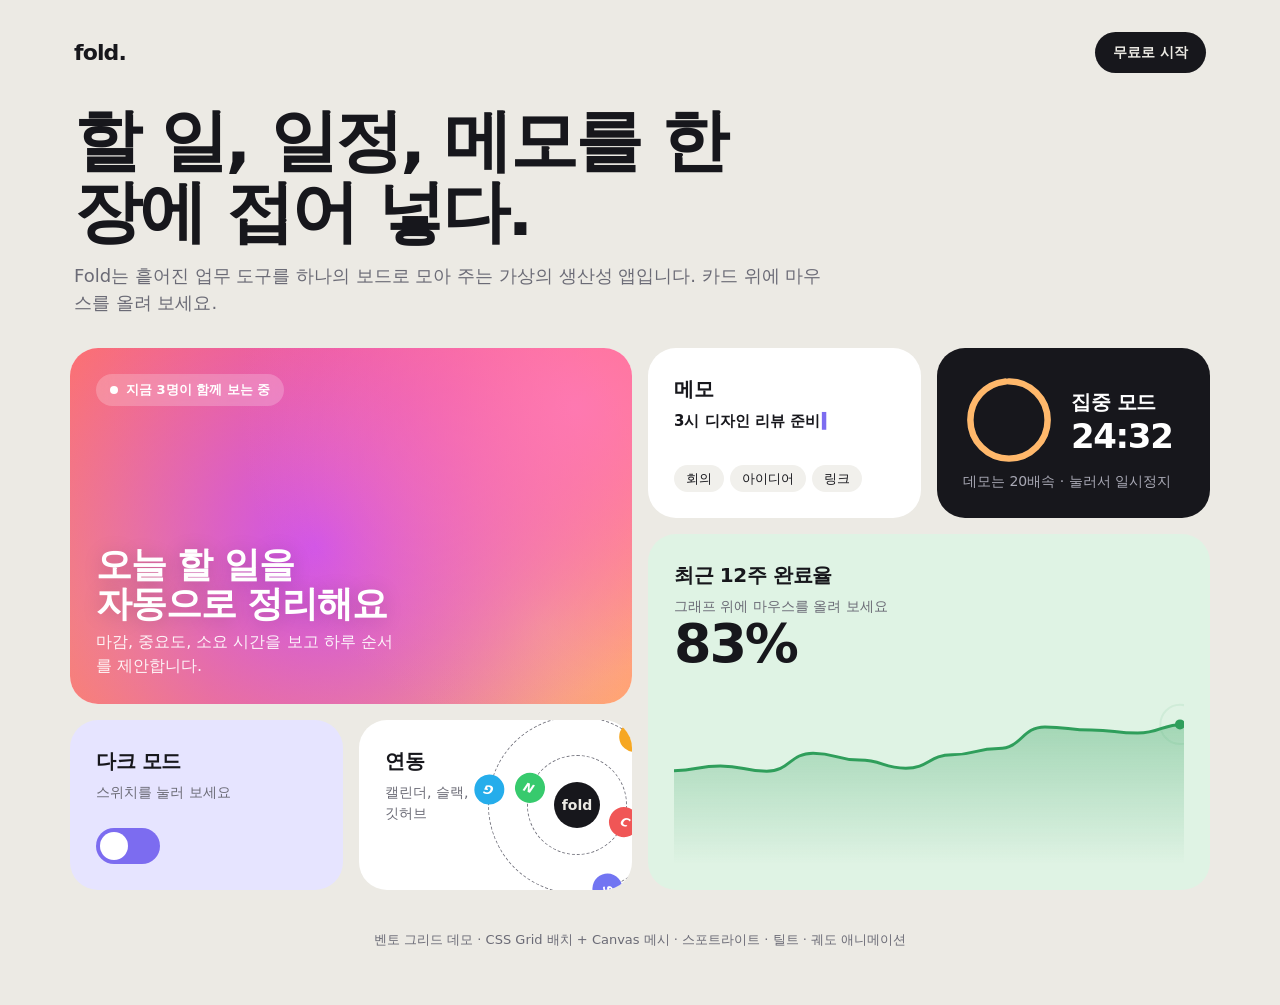
==== demos/bento/index.html @ c8be1d52 "웹 디자인 가이드 초기 버전: 벤토·글래스·네오브루탈리즘 데모 3종 Co-Authored-By: Claude Sonnet 5.5 <noreply@anthropic.com>" ====
<!doctype html>
<html lang="ko">
<head>
<meta charset="utf-8">
<meta name="viewport" content="width=device-width, initial-scale=1">
<title>Fold · 벤토 그리드 데모</title>
<style>
  :root { --bg:#eceae4; --card:#fff; --fg:#17171c; --muted:#6b6b76; --chip:#f1f0ec; --tint-g:#dff3e4; --tint-v:#e6e4ff; --dark-tile:#17171c; --spot:rgba(255,255,255,.7); --r:28px; --gap:16px; }
  body.dark { --bg:#0e0e12; --card:#1b1b22; --fg:#f4f3ee; --muted:#9a9aa6; --chip:#2a2a33; --tint-g:#14301f; --tint-v:#241f4a; --dark-tile:#000; --spot:rgba(255,255,255,.12); }
  * { box-sizing:border-box; }
  body { margin:0; background:var(--bg); color:var(--fg); font:16px/1.5 system-ui,-apple-system,"Apple SD Gothic Neo","Noto Sans KR",sans-serif; transition:background .5s, color .5s; }
  .page { max-width:1180px; margin:0 auto; padding:24px 20px 56px; }
  nav { display:flex; align-items:center; justify-content:space-between; padding:8px 4px 32px; }
  .logo { font-weight:800; font-size:22px; letter-spacing:-.04em; }
  nav a.btn { background:var(--fg); color:var(--bg); text-decoration:none; padding:10px 18px; border-radius:99px; font-size:14px; font-weight:600; }
  .hero { max-width:760px; padding:0 4px 32px; }
  .hero h1 { margin:0 0 14px; font-size:clamp(36px,6vw,68px); line-height:1.05; letter-spacing:-.04em; }
  .hero h1 .w { display:inline-block; animation:wordIn .8s cubic-bezier(.2,.9,.2,1) backwards; animation-delay:calc(var(--i)*70ms); }
  @keyframes wordIn { from { opacity:0; transform:translateY(.6em) rotate(3deg); filter:blur(8px); } }
  .hero p { margin:0; color:var(--muted); font-size:18px; animation:wordIn .9s .6s backwards; }

  .bento { display:grid; gap:var(--gap); grid-template-columns:repeat(4,1fr); grid-auto-rows:minmax(170px,auto);
    grid-template-areas:"a a b c" "a a d d" "e f d d"; }
  .tile { background:var(--card); border-radius:var(--r); padding:26px; position:relative; overflow:hidden; isolation:isolate; display:flex; flex-direction:column; justify-content:space-between;
    transition:transform .25s ease, background .5s; will-change:transform; animation:rise .8s cubic-bezier(.2,.9,.2,1) backwards; animation-delay:calc(.3s + var(--i)*90ms); }
  @keyframes rise { from { opacity:0; transform:translateY(40px) scale(.94); } }
  /* 마우스를 따라다니는 스포트라이트 */
  .tile::before { content:""; position:absolute; inset:0; z-index:1; pointer-events:none; opacity:0; transition:opacity .3s;
    background:radial-gradient(320px circle at var(--mx,50%) var(--my,50%), var(--spot), transparent 65%); }
  .tile:hover::before { opacity:1; }
  .tile > :not(canvas) { position:relative; z-index:2; }
  canvas.bg { position:absolute; inset:0; width:100%; height:100%; z-index:0; }
  .tile h3 { margin:0 0 6px; font-size:20px; letter-spacing:-.02em; }
  .tile p { margin:0; color:var(--muted); font-size:14px; }
  .a { grid-area:a; color:#fff; } .a h3 { font-size:36px; line-height:1.08; letter-spacing:-.03em; text-shadow:0 2px 20px rgba(0,0,0,.18); }
  .a p { color:rgba(255,255,255,.92); font-size:16px; max-width:30ch; }
  .a .live { display:inline-flex; align-items:center; gap:8px; align-self:flex-start; background:rgba(255,255,255,.22); backdrop-filter:blur(8px); padding:6px 14px; border-radius:99px; font-size:13px; font-weight:600; }
  .live i { width:8px; height:8px; border-radius:50%; background:#fff; animation:pulse 1.4s infinite; }
  @keyframes pulse { 50% { transform:scale(1.9); opacity:.2; } }
  .b { grid-area:b; } .c { grid-area:c; background:var(--dark-tile); color:#fff; } .c p { color:#a9a9b5; }
  .d { grid-area:d; background:var(--tint-g); } .e { grid-area:e; background:var(--tint-v); } .f { grid-area:f; }
  .big { font-size:54px; font-weight:800; letter-spacing:-.04em; line-height:1; font-variant-numeric:tabular-nums; }
  .typing { min-height:44px; font-size:15px; font-weight:600; }
  .typing::after { content:"▍"; margin-left:2px; animation:blink 1s steps(1) infinite; color:#7c6cf0; }
  @keyframes blink { 50% { opacity:0; } }
  .chips { display:flex; flex-wrap:wrap; gap:6px; }
  .chips span { background:var(--chip); border-radius:99px; padding:4px 12px; font-size:13px; animation:bob 3.4s ease-in-out infinite; animation-delay:calc(var(--i)*-.8s); }
  @keyframes bob { 50% { transform:translateY(-4px); } }
  /* 타이머 링 */
  .timer { display:flex; align-items:center; gap:16px; cursor:pointer; background:none; border:0; padding:0; color:inherit; font:inherit; text-align:left; }
  .ring { width:92px; height:92px; flex:none; transform:rotate(-90deg); }
  .ring circle { fill:none; stroke-width:7; } .ring .tr { stroke:rgba(255,255,255,.14); } .ring .pr { stroke:#ffb86b; stroke-linecap:round; }
  .timer .big { font-size:34px; }
  /* 차트 */
  .chartwrap { position:relative; flex:1; min-height:150px; margin-top:8px; }
  .chartwrap canvas { position:absolute; inset:0; width:100%; height:100%; }
  /* 다크 모드 스위치 */
  .sw { width:64px; height:36px; border-radius:99px; border:0; background:#7c6cf0; position:relative; cursor:pointer; transition:background .3s; }
  .sw::after { content:""; position:absolute; top:4px; left:4px; width:28px; height:28px; border-radius:50%; background:#fff; transition:transform .45s cubic-bezier(.3,1.6,.5,1); }
  body.dark .sw::after { transform:translateX(28px); } body.dark .sw { background:#3d3a66; }
  /* 연동 궤도 */
  .orbit { position:absolute !important; right:-50px; top:50%; width:210px; height:210px; margin-top:-105px; z-index:1 !important; }
  .orbit .core { position:absolute; inset:0; margin:auto; width:46px; height:46px; border-radius:50%; background:var(--fg); color:var(--bg); display:grid; place-items:center; font-weight:800; font-size:14px; }
  .orbit .rg { position:absolute; inset:0; margin:auto; width:var(--d); height:var(--d); border:1px dashed var(--muted); border-radius:50%; opacity:.9; animation:spin var(--s) linear infinite; }
  .orbit .rg i { position:absolute; top:50%; left:50%; width:30px; height:30px; margin:-15px; transform:rotate(var(--a)) translateX(calc(var(--d)/2)); }
  .orbit .rg b { display:grid; place-items:center; width:30px; height:30px; border-radius:50%; background:var(--c); color:#fff; font-size:12px; animation:unspin var(--s) linear infinite; }
  @keyframes spin { to { transform:rotate(360deg); } }
  @keyframes unspin { from { transform:rotate(calc(var(--a)*-1)); } to { transform:rotate(calc(var(--a)*-1 - 360deg)); } }
  footer { margin-top:40px; text-align:center; color:var(--muted); font-size:13px; }

  @media (max-width:860px) { .bento { grid-template-columns:repeat(2,1fr); grid-template-areas:"a a" "b c" "d d" "e f"; } }
  @media (max-width:480px) { .bento { grid-template-columns:1fr; grid-template-areas:"a" "b" "c" "d" "e" "f"; } .f .orbit { right:-70px; } }
  @media (prefers-reduced-motion:reduce) { *, *::before { animation:none !important; transition:none !important; } }
</style>
</head>
<body>
<div class="page">
  <nav><span class="logo">fold.</span><a class="btn" href="#">무료로 시작</a></nav>
  <header class="hero">
    <h1 id="h1">할 일, 일정, 메모를 한 장에 접어 넣다.</h1>
    <p>Fold는 흩어진 업무 도구를 하나의 보드로 모아 주는 가상의 생산성 앱입니다. 카드 위에 마우스를 올려 보세요.</p>
  </header>

  <section class="bento" aria-label="주요 기능">
    <article class="tile a" style="--i:0"><canvas class="bg" id="mesh"></canvas>
      <span class="live"><i></i>지금 3명이 함께 보는 중</span>
      <div><h3>오늘 할 일을<br>자동으로 정리해요</h3><p>마감, 중요도, 소요 시간을 보고 하루 순서를 제안합니다.</p></div></article>
    <article class="tile b" style="--i:1"><div><h3>메모</h3><div class="typing" id="typing"></div></div>
      <div class="chips"><span style="--i:0">회의</span><span style="--i:1">아이디어</span><span style="--i:2">링크</span></div></article>
    <article class="tile c" style="--i:2"><button class="timer" id="timer" aria-label="집중 타이머 시작 또는 일시정지">
      <svg class="ring" viewBox="0 0 100 100" aria-hidden="true"><circle class="tr" cx="50" cy="50" r="42"/><circle class="pr" id="pr" cx="50" cy="50" r="42"/></svg>
      <div><h3 style="margin-bottom:2px">집중 모드</h3><div class="big" id="clock">25:00</div></div></button>
      <p id="tp">데모는 20배속 · 눌러서 일시정지</p></article>
    <article class="tile d" style="--i:3"><div><h3>최근 12주 완료율</h3><p>그래프 위에 마우스를 올려 보세요</p></div>
      <div class="big" id="pct">0%</div><div class="chartwrap"><canvas id="chart"></canvas></div></article>
    <article class="tile e" style="--i:4"><div><h3>다크 모드</h3><p>스위치를 눌러 보세요</p></div>
      <button class="sw" id="sw" role="switch" aria-checked="false" aria-label="다크 모드"></button></article>
    <article class="tile f" style="--i:5"><div><h3>연동</h3><p>캘린더, 슬랙,<br>깃허브</p></div>
      <div class="orbit" aria-hidden="true"><div class="core">fold</div>
        <div class="rg" style="--d:100px;--s:12s"><i style="--a:20deg"><b style="--c:#ef4444;--a:20deg">C</b></i><i style="--a:200deg"><b style="--c:#22c55e;--a:200deg">N</b></i></div>
        <div class="rg" style="--d:178px;--s:20s;animation-direction:reverse"><i style="--a:70deg"><b style="--c:#6366f1;--a:70deg">S</b></i><i style="--a:190deg"><b style="--c:#0ea5e9;--a:190deg">G</b></i><i style="--a:310deg"><b style="--c:#f59e0b;--a:310deg">J</b></i></div></div></article>
  </section>
  <footer>벤토 그리드 데모 · CSS Grid 배치 + Canvas 메시 · 스포트라이트 · 틸트 · 궤도 애니메이션</footer>
</div>

<script>
const $ = id => document.getElementById(id);
const reduce = matchMedia('(prefers-reduced-motion: reduce)').matches;
const dpr = Math.min(devicePixelRatio || 1, 2);
const fit = c => { const r = c.getBoundingClientRect(); c.width = Math.max(1, r.width * dpr); c.height = Math.max(1, r.height * dpr); return [r.width, r.height]; };
const loop = fn => { if (reduce) { fn(0); return; } const tick = t => { fn(t); requestAnimationFrame(tick); }; requestAnimationFrame(tick); };

// 헤드라인을 단어 단위로 쪼개 순서대로 등장시킨다
const h1 = $('h1'); h1.innerHTML = h1.textContent.split(' ').map((w, i) => `<span class="w" style="--i:${i}">${w}</span>`).join(' ');

// 타일 공통: 스포트라이트 좌표 + 틸트
document.querySelectorAll('.tile').forEach(t => {
  t.addEventListener('pointermove', e => {
    const r = t.getBoundingClientRect(), x = (e.clientX - r.left) / r.width, y = (e.clientY - r.top) / r.height;
    t.style.setProperty('--mx', x * 100 + '%'); t.style.setProperty('--my', y * 100 + '%');
    if (!reduce) t.style.transform = `perspective(900px) rotateX(${(.5 - y) * 6}deg) rotateY(${(x - .5) * 8}deg) translateY(-3px)`;
  });
  t.addEventListener('pointerleave', () => { t.style.transform = ''; });
});

// A: 흐르는 그라데이션 메시 캔버스 (마우스 쪽으로 살짝 끌려온다)
const ca = $('mesh'), xa = ca.getContext('2d'); let aW, aH; const m = { x: .5, y: .5, tx: .5, ty: .5 };
const sizeA = () => [aW, aH] = fit(ca); sizeA(); addEventListener('resize', sizeA);
ca.parentElement.addEventListener('pointermove', e => { const r = ca.getBoundingClientRect(); m.tx = (e.clientX - r.left) / r.width; m.ty = (e.clientY - r.top) / r.height; });
const cols = ['#ffd36e', '#ff5c7a', '#ff9a62', '#c64bff', '#ff7ab8'];
loop(t => {
  t /= 1000; m.x += (m.tx - m.x) * .06; m.y += (m.ty - m.y) * .06;
  xa.setTransform(dpr, 0, 0, dpr, 0, 0); xa.fillStyle = '#ff6b6b'; xa.fillRect(0, 0, aW, aH);
  cols.forEach((c, i) => {
    const x = (.5 + .4 * Math.sin(t * .7 + i * 1.7) + (m.x - .5) * .35) * aW, y = (.5 + .4 * Math.cos(t * .55 + i * 2.3) + (m.y - .5) * .35) * aH, r = Math.max(aW, aH) * .6;
    const g = xa.createRadialGradient(x, y, 0, x, y, r); g.addColorStop(0, c + 'dd'); g.addColorStop(1, c + '00'); xa.fillStyle = g; xa.fillRect(0, 0, aW, aH);
  });
});

// B: 타자 치는 메모
const lines = ['3시 디자인 리뷰 준비', '벤토 레이아웃 시안 공유', '금요일까지 견적서 보내기', '새 랜딩 문구 A/B 테스트'];
let li = 0, ci = 0, del = false;
(function type() {
  const s = lines[li]; $('typing').textContent = reduce ? s : s.slice(0, ci);
  if (reduce) return;
  if (!del && ci === s.length) { del = true; return setTimeout(type, 1400); }
  if (del && ci === 0) { del = false; li = (li + 1) % lines.length; }
  ci += del ? -1 : 1; setTimeout(type, del ? 28 : 70);
})();

// C: 집중 타이머 (25분을 75초로 가속)
const C = 2 * Math.PI * 42, pr = $('pr'); pr.style.strokeDasharray = C;
let elapsed = 0, running = true, last = 0; const TOTAL = 25 * 60, SPEED = 20;
$('timer').onclick = () => { running = !running; $('tp').textContent = running ? '데모는 20배속 · 눌러서 일시정지' : '일시정지됨 · 눌러서 다시 시작'; };
loop(t => {
  const dt = last ? (t - last) / 1000 : 0; last = t;
  if (running && !reduce) elapsed += dt * SPEED; if (elapsed >= TOTAL) elapsed = 0;
  const left = Math.ceil(TOTAL - elapsed), mm = String(Math.floor(left / 60)).padStart(2, '0'), ss = String(left % 60).padStart(2, '0');
  $('clock').textContent = `${mm}:${ss}`; pr.style.strokeDashoffset = C * (elapsed / TOTAL);
});

// D: 주간 완료율 차트 (등장 애니메이션 + 주기적 데이터 변화 + 호버 툴팁)
const cd = $('chart'), xd = cd.getContext('2d'); let dW, dH, hover = -1;
const sizeD = () => [dW, dH] = fit(cd); sizeD(); addEventListener('resize', sizeD);
const gen = () => Array.from({ length: 12 }, (_, i) => 38 + i * 3.4 + Math.random() * 18);
let data = gen().map(() => 0), target = gen(), t0 = null, tl = 0;
cd.addEventListener('pointermove', e => { const r = cd.getBoundingClientRect(); hover = Math.round((e.clientX - r.left) / r.width * 11); });
cd.addEventListener('pointerleave', () => hover = -1);
loop(t => {
  if (t0 === null) t0 = t; if (!reduce && t - tl > 5000) { target = gen(); tl = t; }
  data = data.map((v, i) => reduce ? target[i] : v + (target[i] - v) * .05);
  const ease = reduce ? 1 : 1 - Math.pow(1 - Math.min(1, (t - t0) / 1400), 3);
  xd.setTransform(dpr, 0, 0, dpr, 0, 0); xd.clearRect(0, 0, dW, dH);
  const pts = data.map((v, i) => [i * dW / 11, dH - 10 - (v / 100) * (dH - 28) * ease]);
  const path = () => { xd.beginPath(); xd.moveTo(...pts[0]); for (let i = 1; i < pts.length; i++) { const [px, py] = pts[i - 1], [x, y] = pts[i], mx = (px + x) / 2; xd.bezierCurveTo(mx, py, mx, y, x, y); } };
  path(); xd.lineTo(dW, dH); xd.lineTo(0, dH); xd.closePath();
  const g = xd.createLinearGradient(0, 0, 0, dH); g.addColorStop(0, 'rgba(47,158,91,.45)'); g.addColorStop(1, 'rgba(47,158,91,0)'); xd.fillStyle = g; xd.fill();
  path(); xd.strokeStyle = '#2f9e5b'; xd.lineWidth = 3; xd.lineCap = 'round'; xd.stroke();
  const L = pts[11]; xd.fillStyle = '#2f9e5b'; xd.beginPath(); xd.arc(L[0] - 4, L[1], 5, 0, 7); xd.fill();
  if (!reduce) { const p = (t / 1000 % 1.6) / 1.6; xd.strokeStyle = `rgba(47,158,91,${1 - p})`; xd.lineWidth = 2; xd.beginPath(); xd.arc(L[0] - 4, L[1], 5 + p * 16, 0, 7); xd.stroke(); }
  if (hover >= 0 && hover < 12) {
    const [hx, hy] = pts[hover]; xd.strokeStyle = 'rgba(47,158,91,.5)'; xd.lineWidth = 1; xd.beginPath(); xd.moveTo(hx, 0); xd.lineTo(hx, dH); xd.stroke();
    xd.fillStyle = '#fff'; xd.strokeStyle = '#2f9e5b'; xd.lineWidth = 3; xd.beginPath(); xd.arc(hx, hy, 6, 0, 7); xd.fill(); xd.stroke();
    const txt = `${12 - hover}주 전 · ${Math.round(data[hover])}%`; xd.font = '600 12px system-ui'; const w = xd.measureText(txt).width + 20, bx = Math.min(Math.max(hx - w / 2, 0), dW - w), by = Math.max(hy - 38, 0);
    xd.fillStyle = '#17171c'; xd.beginPath(); xd.roundRect(bx, by, w, 26, 8); xd.fill(); xd.fillStyle = '#fff'; xd.fillText(txt, bx + 10, by + 17);
  }
  $('pct').textContent = Math.round(data[11] * ease) + '%';
});

// E: 다크 모드 스위치
$('sw').onclick = e => { const d = document.body.classList.toggle('dark'); e.currentTarget.setAttribute('aria-checked', d); };
</script>
</body>
</html>
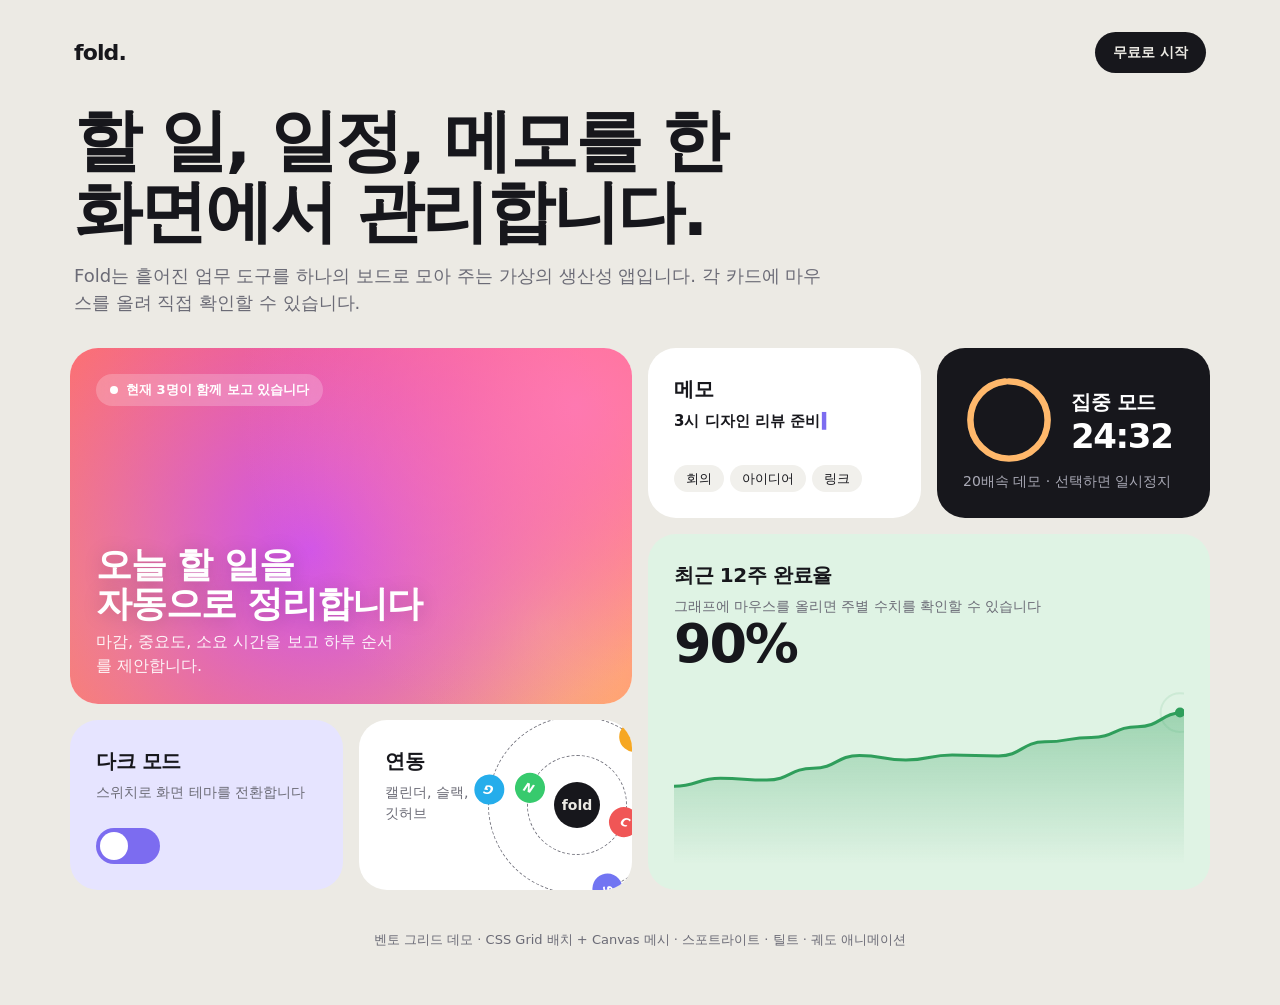
==== commit 4088abd5: "사이트 문구를 '~합니다' 체로 통일 구어체 소제목과 어색한 표현을 정리했다.  Co-Authored-By: Claude Sonnet 5.5 <noreply@anthropic.co" ====
--- a/demos/bento/index.html
+++ b/demos/bento/index.html
@@ -77,23 +77,23 @@
 <div class="page">
   <nav><span class="logo">fold.</span><a class="btn" href="#">무료로 시작</a></nav>
   <header class="hero">
-    <h1 id="h1">할 일, 일정, 메모를 한 장에 접어 넣다.</h1>
-    <p>Fold는 흩어진 업무 도구를 하나의 보드로 모아 주는 가상의 생산성 앱입니다. 카드 위에 마우스를 올려 보세요.</p>
+    <h1 id="h1">할 일, 일정, 메모를 한 화면에서 관리합니다.</h1>
+    <p>Fold는 흩어진 업무 도구를 하나의 보드로 모아 주는 가상의 생산성 앱입니다. 각 카드에 마우스를 올려 직접 확인할 수 있습니다.</p>
   </header>
 
   <section class="bento" aria-label="주요 기능">
     <article class="tile a" style="--i:0"><canvas class="bg" id="mesh"></canvas>
-      <span class="live"><i></i>지금 3명이 함께 보는 중</span>
-      <div><h3>오늘 할 일을<br>자동으로 정리해요</h3><p>마감, 중요도, 소요 시간을 보고 하루 순서를 제안합니다.</p></div></article>
+      <span class="live"><i></i>현재 3명이 함께 보고 있습니다</span>
+      <div><h3>오늘 할 일을<br>자동으로 정리합니다</h3><p>마감, 중요도, 소요 시간을 보고 하루 순서를 제안합니다.</p></div></article>
     <article class="tile b" style="--i:1"><div><h3>메모</h3><div class="typing" id="typing"></div></div>
       <div class="chips"><span style="--i:0">회의</span><span style="--i:1">아이디어</span><span style="--i:2">링크</span></div></article>
     <article class="tile c" style="--i:2"><button class="timer" id="timer" aria-label="집중 타이머 시작 또는 일시정지">
       <svg class="ring" viewBox="0 0 100 100" aria-hidden="true"><circle class="tr" cx="50" cy="50" r="42"/><circle class="pr" id="pr" cx="50" cy="50" r="42"/></svg>
       <div><h3 style="margin-bottom:2px">집중 모드</h3><div class="big" id="clock">25:00</div></div></button>
-      <p id="tp">데모는 20배속 · 눌러서 일시정지</p></article>
-    <article class="tile d" style="--i:3"><div><h3>최근 12주 완료율</h3><p>그래프 위에 마우스를 올려 보세요</p></div>
+      <p id="tp">20배속 데모 · 선택하면 일시정지</p></article>
+    <article class="tile d" style="--i:3"><div><h3>최근 12주 완료율</h3><p>그래프에 마우스를 올리면 주별 수치를 확인할 수 있습니다</p></div>
       <div class="big" id="pct">0%</div><div class="chartwrap"><canvas id="chart"></canvas></div></article>
-    <article class="tile e" style="--i:4"><div><h3>다크 모드</h3><p>스위치를 눌러 보세요</p></div>
+    <article class="tile e" style="--i:4"><div><h3>다크 모드</h3><p>스위치로 화면 테마를 전환합니다</p></div>
       <button class="sw" id="sw" role="switch" aria-checked="false" aria-label="다크 모드"></button></article>
     <article class="tile f" style="--i:5"><div><h3>연동</h3><p>캘린더, 슬랙,<br>깃허브</p></div>
       <div class="orbit" aria-hidden="true"><div class="core">fold</div>
@@ -151,7 +151,7 @@
 // C: 집중 타이머 (25분을 75초로 가속)
 const C = 2 * Math.PI * 42, pr = $('pr'); pr.style.strokeDasharray = C;
 let elapsed = 0, running = true, last = 0; const TOTAL = 25 * 60, SPEED = 20;
-$('timer').onclick = () => { running = !running; $('tp').textContent = running ? '데모는 20배속 · 눌러서 일시정지' : '일시정지됨 · 눌러서 다시 시작'; };
+$('timer').onclick = () => { running = !running; $('tp').textContent = running ? '20배속 데모 · 선택하면 일시정지' : '일시정지됨 · 선택하면 다시 시작'; };
 loop(t => {
   const dt = last ? (t - last) / 1000 : 0; last = t;
   if (running && !reduce) elapsed += dt * SPEED; if (elapsed >= TOTAL) elapsed = 0;
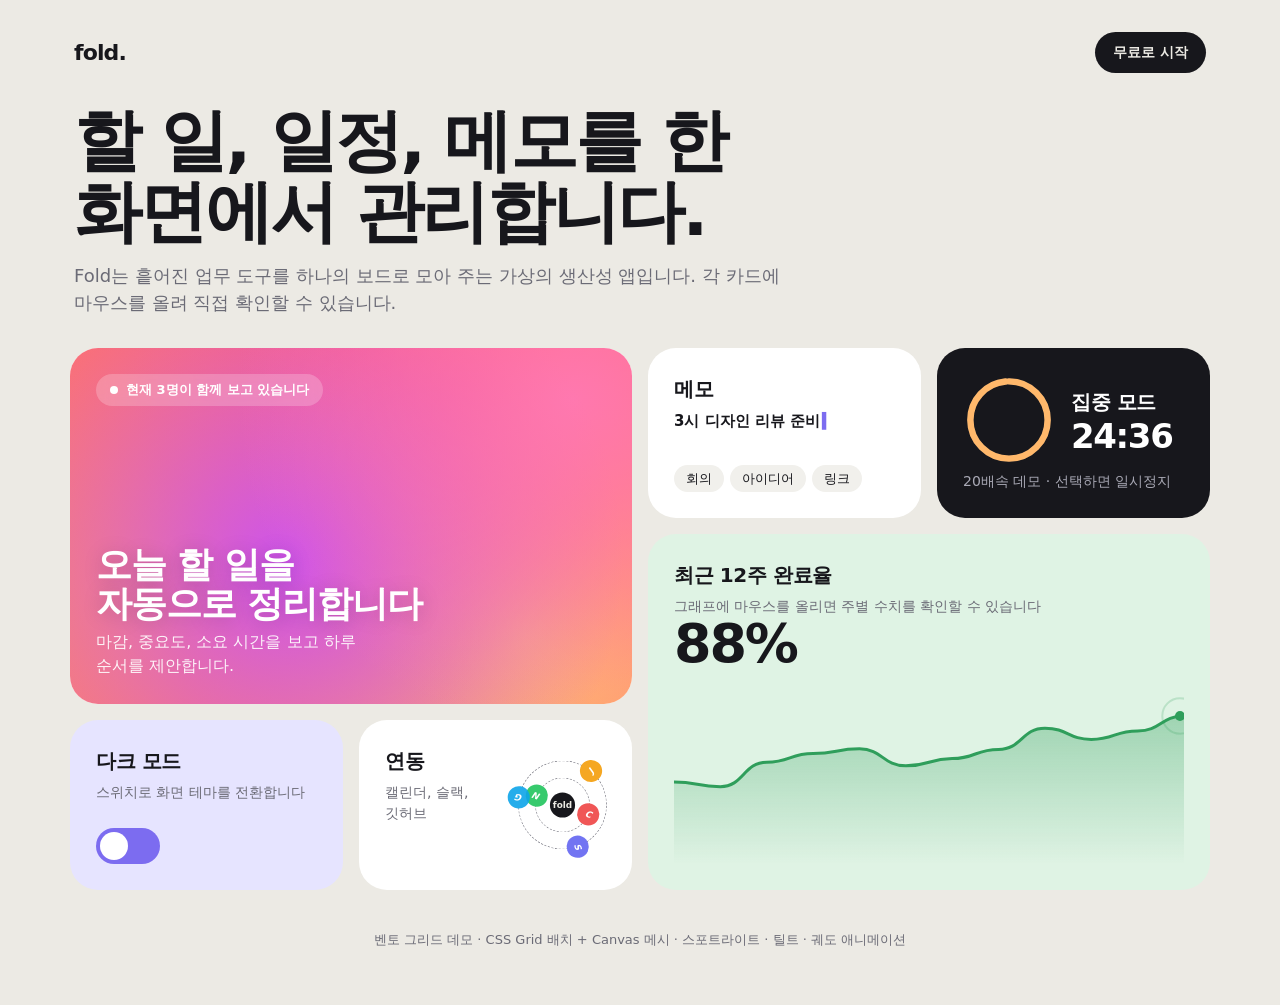
==== commit 4833e70e: "한글 단어 중간 줄바꿈과 벤토 궤도 아이콘 잘림 수정 body에 word-break: keep-all 을 적용해 '디자인' 같은 단어가 줄 중간에서 끊기지 않게 하고, 벤토 연동 " ====
--- a/demos/bento/index.html
+++ b/demos/bento/index.html
@@ -8,6 +8,7 @@
   :root { --bg:#eceae4; --card:#fff; --fg:#17171c; --muted:#6b6b76; --chip:#f1f0ec; --tint-g:#dff3e4; --tint-v:#e6e4ff; --dark-tile:#17171c; --spot:rgba(255,255,255,.7); --r:28px; --gap:16px; }
   body.dark { --bg:#0e0e12; --card:#1b1b22; --fg:#f4f3ee; --muted:#9a9aa6; --chip:#2a2a33; --tint-g:#14301f; --tint-v:#241f4a; --dark-tile:#000; --spot:rgba(255,255,255,.12); }
   * { box-sizing:border-box; }
+  body { word-break: keep-all; overflow-wrap: break-word; }
   body { margin:0; background:var(--bg); color:var(--fg); font:16px/1.5 system-ui,-apple-system,"Apple SD Gothic Neo","Noto Sans KR",sans-serif; transition:background .5s, color .5s; }
   .page { max-width:1180px; margin:0 auto; padding:24px 20px 56px; }
   nav { display:flex; align-items:center; justify-content:space-between; padding:8px 4px 32px; }
@@ -59,8 +60,11 @@
   .sw::after { content:""; position:absolute; top:4px; left:4px; width:28px; height:28px; border-radius:50%; background:#fff; transition:transform .45s cubic-bezier(.3,1.6,.5,1); }
   body.dark .sw::after { transform:translateX(28px); } body.dark .sw { background:#3d3a66; }
   /* 연동 궤도 */
-  .orbit { position:absolute !important; right:-50px; top:50%; width:210px; height:210px; margin-top:-105px; z-index:1 !important; }
-  .orbit .core { position:absolute; inset:0; margin:auto; width:46px; height:46px; border-radius:50%; background:var(--fg); color:var(--bg); display:grid; place-items:center; font-weight:800; font-size:14px; }
+  .orbit { position:absolute !important; right:14px; top:50%; width:150px; height:150px; margin-top:-75px; z-index:1 !important; }
+  .tile.f { container-type:inline-size; }
+  /* 카드가 좁으면 궤도를 줄여 왼쪽 글자와 겹치지 않게 한다 */
+  @container (max-width:260px) { .orbit { transform:scale(.74); transform-origin:right center; } }
+  .orbit .core { position:absolute; inset:0; margin:auto; width:34px; height:34px; border-radius:50%; background:var(--fg); color:var(--bg); display:grid; place-items:center; font-weight:800; font-size:12px; }
   .orbit .rg { position:absolute; inset:0; margin:auto; width:var(--d); height:var(--d); border:1px dashed var(--muted); border-radius:50%; opacity:.9; animation:spin var(--s) linear infinite; }
   .orbit .rg i { position:absolute; top:50%; left:50%; width:30px; height:30px; margin:-15px; transform:rotate(var(--a)) translateX(calc(var(--d)/2)); }
   .orbit .rg b { display:grid; place-items:center; width:30px; height:30px; border-radius:50%; background:var(--c); color:#fff; font-size:12px; animation:unspin var(--s) linear infinite; }
@@ -69,7 +73,7 @@
   footer { margin-top:40px; text-align:center; color:var(--muted); font-size:13px; }
 
   @media (max-width:860px) { .bento { grid-template-columns:repeat(2,1fr); grid-template-areas:"a a" "b c" "d d" "e f"; } }
-  @media (max-width:480px) { .bento { grid-template-columns:1fr; grid-template-areas:"a" "b" "c" "d" "e" "f"; } .f .orbit { right:-70px; } }
+  @media (max-width:480px) { .bento { grid-template-columns:1fr; grid-template-areas:"a" "b" "c" "d" "e" "f"; } }
   @media (prefers-reduced-motion:reduce) { *, *::before { animation:none !important; transition:none !important; } }
 </style>
 </head>
@@ -97,8 +101,8 @@
       <button class="sw" id="sw" role="switch" aria-checked="false" aria-label="다크 모드"></button></article>
     <article class="tile f" style="--i:5"><div><h3>연동</h3><p>캘린더, 슬랙,<br>깃허브</p></div>
       <div class="orbit" aria-hidden="true"><div class="core">fold</div>
-        <div class="rg" style="--d:100px;--s:12s"><i style="--a:20deg"><b style="--c:#ef4444;--a:20deg">C</b></i><i style="--a:200deg"><b style="--c:#22c55e;--a:200deg">N</b></i></div>
-        <div class="rg" style="--d:178px;--s:20s;animation-direction:reverse"><i style="--a:70deg"><b style="--c:#6366f1;--a:70deg">S</b></i><i style="--a:190deg"><b style="--c:#0ea5e9;--a:190deg">G</b></i><i style="--a:310deg"><b style="--c:#f59e0b;--a:310deg">J</b></i></div></div></article>
+        <div class="rg" style="--d:74px;--s:12s"><i style="--a:20deg"><b style="--c:#ef4444;--a:20deg">C</b></i><i style="--a:200deg"><b style="--c:#22c55e;--a:200deg">N</b></i></div>
+        <div class="rg" style="--d:120px;--s:20s;animation-direction:reverse"><i style="--a:70deg"><b style="--c:#6366f1;--a:70deg">S</b></i><i style="--a:190deg"><b style="--c:#0ea5e9;--a:190deg">G</b></i><i style="--a:310deg"><b style="--c:#f59e0b;--a:310deg">J</b></i></div></div></article>
   </section>
   <footer>벤토 그리드 데모 · CSS Grid 배치 + Canvas 메시 · 스포트라이트 · 틸트 · 궤도 애니메이션</footer>
 </div>
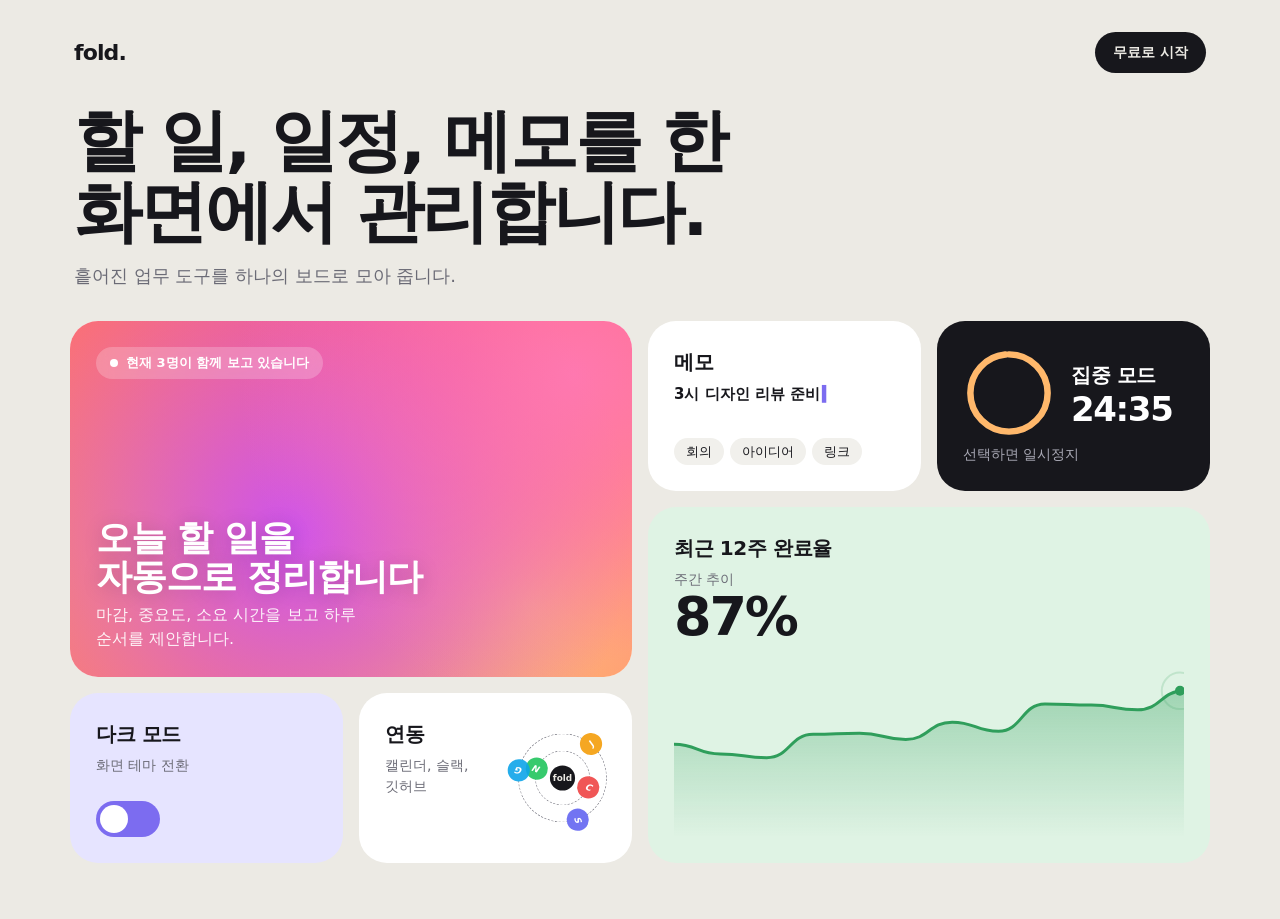
==== commit 4c796389: "미리보기 경량화와 설명 문구 정리 - 미리보기(?thumb)는 30fps, 해상도 배율 1로 렌더링한다. - ?thumb=still 은 첫 장면에서 멈추고, 마우스를 올린 하나만 " ====
--- a/demos/bento/index.html
+++ b/demos/bento/index.html
@@ -9,6 +9,7 @@
   body.dark { --bg:#0e0e12; --card:#1b1b22; --fg:#f4f3ee; --muted:#9a9aa6; --chip:#2a2a33; --tint-g:#14301f; --tint-v:#241f4a; --dark-tile:#000; --spot:rgba(255,255,255,.12); }
   * { box-sizing:border-box; }
   body { word-break: keep-all; overflow-wrap: break-word; }
+  html.paused *, html.paused *::before, html.paused *::after { animation-play-state:paused !important; }
   body { margin:0; background:var(--bg); color:var(--fg); font:16px/1.5 system-ui,-apple-system,"Apple SD Gothic Neo","Noto Sans KR",sans-serif; transition:background .5s, color .5s; }
   .page { max-width:1180px; margin:0 auto; padding:24px 20px 56px; }
   nav { display:flex; align-items:center; justify-content:space-between; padding:8px 4px 32px; }
@@ -70,7 +71,6 @@
   .orbit .rg b { display:grid; place-items:center; width:30px; height:30px; border-radius:50%; background:var(--c); color:#fff; font-size:12px; animation:unspin var(--s) linear infinite; }
   @keyframes spin { to { transform:rotate(360deg); } }
   @keyframes unspin { from { transform:rotate(calc(var(--a)*-1)); } to { transform:rotate(calc(var(--a)*-1 - 360deg)); } }
-  footer { margin-top:40px; text-align:center; color:var(--muted); font-size:13px; }
 
   @media (max-width:860px) { .bento { grid-template-columns:repeat(2,1fr); grid-template-areas:"a a" "b c" "d d" "e f"; } }
   @media (max-width:480px) { .bento { grid-template-columns:1fr; grid-template-areas:"a" "b" "c" "d" "e" "f"; } }
@@ -82,7 +82,7 @@
   <nav><span class="logo">fold.</span><a class="btn" href="#">무료로 시작</a></nav>
   <header class="hero">
     <h1 id="h1">할 일, 일정, 메모를 한 화면에서 관리합니다.</h1>
-    <p>Fold는 흩어진 업무 도구를 하나의 보드로 모아 주는 가상의 생산성 앱입니다. 각 카드에 마우스를 올려 직접 확인할 수 있습니다.</p>
+    <p>흩어진 업무 도구를 하나의 보드로 모아 줍니다.</p>
   </header>
 
   <section class="bento" aria-label="주요 기능">
@@ -94,25 +94,38 @@
     <article class="tile c" style="--i:2"><button class="timer" id="timer" aria-label="집중 타이머 시작 또는 일시정지">
       <svg class="ring" viewBox="0 0 100 100" aria-hidden="true"><circle class="tr" cx="50" cy="50" r="42"/><circle class="pr" id="pr" cx="50" cy="50" r="42"/></svg>
       <div><h3 style="margin-bottom:2px">집중 모드</h3><div class="big" id="clock">25:00</div></div></button>
-      <p id="tp">20배속 데모 · 선택하면 일시정지</p></article>
-    <article class="tile d" style="--i:3"><div><h3>최근 12주 완료율</h3><p>그래프에 마우스를 올리면 주별 수치를 확인할 수 있습니다</p></div>
+      <p id="tp">선택하면 일시정지</p></article>
+    <article class="tile d" style="--i:3"><div><h3>최근 12주 완료율</h3><p>주간 추이</p></div>
       <div class="big" id="pct">0%</div><div class="chartwrap"><canvas id="chart"></canvas></div></article>
-    <article class="tile e" style="--i:4"><div><h3>다크 모드</h3><p>스위치로 화면 테마를 전환합니다</p></div>
+    <article class="tile e" style="--i:4"><div><h3>다크 모드</h3><p>화면 테마 전환</p></div>
       <button class="sw" id="sw" role="switch" aria-checked="false" aria-label="다크 모드"></button></article>
     <article class="tile f" style="--i:5"><div><h3>연동</h3><p>캘린더, 슬랙,<br>깃허브</p></div>
       <div class="orbit" aria-hidden="true"><div class="core">fold</div>
         <div class="rg" style="--d:74px;--s:12s"><i style="--a:20deg"><b style="--c:#ef4444;--a:20deg">C</b></i><i style="--a:200deg"><b style="--c:#22c55e;--a:200deg">N</b></i></div>
         <div class="rg" style="--d:120px;--s:20s;animation-direction:reverse"><i style="--a:70deg"><b style="--c:#6366f1;--a:70deg">S</b></i><i style="--a:190deg"><b style="--c:#0ea5e9;--a:190deg">G</b></i><i style="--a:310deg"><b style="--c:#f59e0b;--a:310deg">J</b></i></div></div></article>
   </section>
-  <footer>벤토 그리드 데모 · CSS Grid 배치 + Canvas 메시 · 스포트라이트 · 틸트 · 궤도 애니메이션</footer>
 </div>
 
 <script>
 const $ = id => document.getElementById(id);
 const reduce = matchMedia('(prefers-reduced-motion: reduce)').matches;
-const dpr = Math.min(devicePixelRatio || 1, 2);
+const Q = new URLSearchParams(location.search).get('thumb'), THUMB = Q !== null, STILL = Q === 'still';
+const dpr = THUMB ? 1 : Math.min(devicePixelRatio || 1, 2);
+let paused = false, held = false; const kicks = [];
+const loop = fn => {
+  if (reduce) { fn(0); return; }
+  let last = 0, on = false;
+  const tick = t => { if (paused) { on = false; return; } if (!THUMB || t - last >= 32) { last = t; fn(t); } requestAnimationFrame(tick); };
+  const kick = () => { if (!on) { on = true; requestAnimationFrame(tick); } };
+  kicks.push(kick); kick();
+};
+function setPaused(p) { paused = p; document.documentElement.classList.toggle('paused', p); if (!p) kicks.forEach(k => k()); }
+// 부모 페이지(가이드)가 보내는 재생/정지 신호
+addEventListener('message', e => { const d = e.data && e.data.demo; if (d === 'play') { held = true; setPaused(false); } else if (d === 'pause') { held = false; setPaused(true); } });
+// 등장 애니메이션이 끝난 뒤 첫 장면에서 멈춘다
+if (STILL) setTimeout(() => { if (!held) setPaused(true); }, 2500);
 const fit = c => { const r = c.getBoundingClientRect(); c.width = Math.max(1, r.width * dpr); c.height = Math.max(1, r.height * dpr); return [r.width, r.height]; };
-const loop = fn => { if (reduce) { fn(0); return; } const tick = t => { fn(t); requestAnimationFrame(tick); }; requestAnimationFrame(tick); };
+
 
 // 헤드라인을 단어 단위로 쪼개 순서대로 등장시킨다
 const h1 = $('h1'); h1.innerHTML = h1.textContent.split(' ').map((w, i) => `<span class="w" style="--i:${i}">${w}</span>`).join(' ');
@@ -145,6 +158,7 @@
 const lines = ['3시 디자인 리뷰 준비', '벤토 레이아웃 시안 공유', '금요일까지 견적서 보내기', '새 랜딩 문구 A/B 테스트'];
 let li = 0, ci = 0, del = false;
 (function type() {
+  if (paused) return setTimeout(type, 300);
   const s = lines[li]; $('typing').textContent = reduce ? s : s.slice(0, ci);
   if (reduce) return;
   if (!del && ci === s.length) { del = true; return setTimeout(type, 1400); }
@@ -155,9 +169,9 @@
 // C: 집중 타이머 (25분을 75초로 가속)
 const C = 2 * Math.PI * 42, pr = $('pr'); pr.style.strokeDasharray = C;
 let elapsed = 0, running = true, last = 0; const TOTAL = 25 * 60, SPEED = 20;
-$('timer').onclick = () => { running = !running; $('tp').textContent = running ? '20배속 데모 · 선택하면 일시정지' : '일시정지됨 · 선택하면 다시 시작'; };
+$('timer').onclick = () => { running = !running; $('tp').textContent = running ? '선택하면 일시정지' : '일시정지됨 · 선택하면 다시 시작'; };
 loop(t => {
-  const dt = last ? (t - last) / 1000 : 0; last = t;
+  const dt = last ? Math.min(.1, (t - last) / 1000) : 0; last = t;
   if (running && !reduce) elapsed += dt * SPEED; if (elapsed >= TOTAL) elapsed = 0;
   const left = Math.ceil(TOTAL - elapsed), mm = String(Math.floor(left / 60)).padStart(2, '0'), ss = String(left % 60).padStart(2, '0');
   $('clock').textContent = `${mm}:${ss}`; pr.style.strokeDashoffset = C * (elapsed / TOTAL);
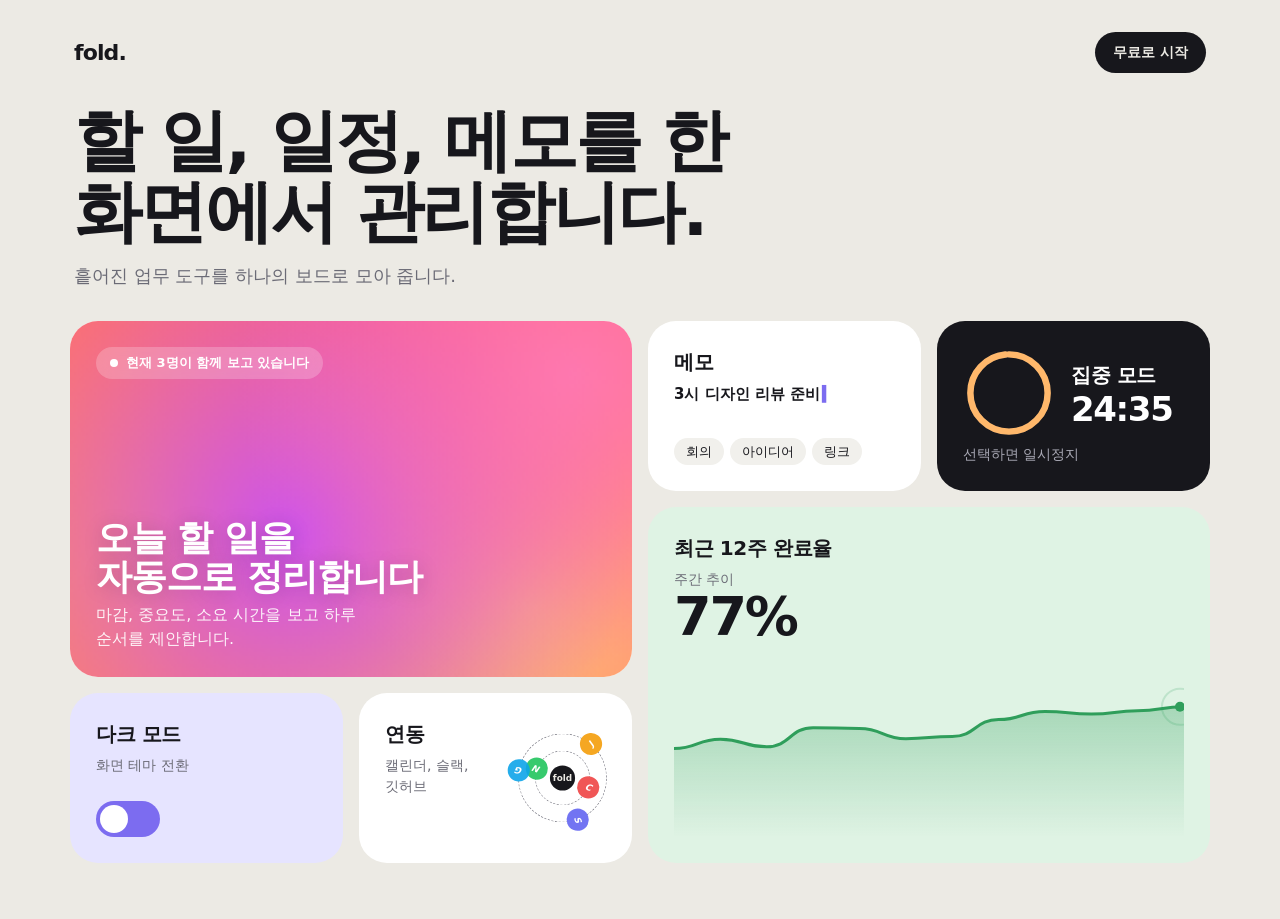
==== commit c9b0fb4d: "화면 이동 시 남던 iframe과 불필요한 렌더링 정리 - 상세 시트를 닫을 때 히어로와 다른 트렌드 미리보기 iframe을 모두 제거한다. - 닫는 코드에서 직접 정리하고, cl" ====
--- a/demos/bento/index.html
+++ b/demos/bento/index.html
@@ -124,7 +124,8 @@
 addEventListener('message', e => { const d = e.data && e.data.demo; if (d === 'play') { held = true; setPaused(false); } else if (d === 'pause') { held = false; setPaused(true); } });
 // 등장 애니메이션이 끝난 뒤 첫 장면에서 멈춘다
 if (STILL) setTimeout(() => { if (!held) setPaused(true); }, 2500);
-const fit = c => { const r = c.getBoundingClientRect(); c.width = Math.max(1, r.width * dpr); c.height = Math.max(1, r.height * dpr); return [r.width, r.height]; };
+// k: 해상도 배율. 흐릿한 배경은 0.5로 그려도 차이가 거의 없고 비용은 1/4로 줄어든다.
+const fit = (c, k = 1) => { const r = c.getBoundingClientRect(); c.width = Math.max(1, r.width * dpr * k); c.height = Math.max(1, r.height * dpr * k); return [r.width, r.height]; };
 
 
 // 헤드라인을 단어 단위로 쪼개 순서대로 등장시킨다
@@ -132,22 +133,25 @@
 
 // 타일 공통: 스포트라이트 좌표 + 틸트
 document.querySelectorAll('.tile').forEach(t => {
-  t.addEventListener('pointermove', e => {
+  let ev = null;   // 마우스 이벤트는 프레임당 한 번만 처리한다
+  const apply = () => {
+    const e = ev; ev = null; if (!e) return;
     const r = t.getBoundingClientRect(), x = (e.clientX - r.left) / r.width, y = (e.clientY - r.top) / r.height;
     t.style.setProperty('--mx', x * 100 + '%'); t.style.setProperty('--my', y * 100 + '%');
     if (!reduce) t.style.transform = `perspective(900px) rotateX(${(.5 - y) * 6}deg) rotateY(${(x - .5) * 8}deg) translateY(-3px)`;
-  });
-  t.addEventListener('pointerleave', () => { t.style.transform = ''; });
+  };
+  t.addEventListener('pointermove', e => { if (!ev) requestAnimationFrame(apply); ev = e; });
+  t.addEventListener('pointerleave', () => { ev = null; t.style.transform = ''; });
 });
 
 // A: 흐르는 그라데이션 메시 캔버스 (마우스 쪽으로 살짝 끌려온다)
 const ca = $('mesh'), xa = ca.getContext('2d'); let aW, aH; const m = { x: .5, y: .5, tx: .5, ty: .5 };
-const sizeA = () => [aW, aH] = fit(ca); sizeA(); addEventListener('resize', sizeA);
+const sizeA = () => [aW, aH] = fit(ca, .5); sizeA(); addEventListener('resize', sizeA);
 ca.parentElement.addEventListener('pointermove', e => { const r = ca.getBoundingClientRect(); m.tx = (e.clientX - r.left) / r.width; m.ty = (e.clientY - r.top) / r.height; });
 const cols = ['#ffd36e', '#ff5c7a', '#ff9a62', '#c64bff', '#ff7ab8'];
 loop(t => {
   t /= 1000; m.x += (m.tx - m.x) * .06; m.y += (m.ty - m.y) * .06;
-  xa.setTransform(dpr, 0, 0, dpr, 0, 0); xa.fillStyle = '#ff6b6b'; xa.fillRect(0, 0, aW, aH);
+  xa.setTransform(dpr * .5, 0, 0, dpr * .5, 0, 0); xa.fillStyle = '#ff6b6b'; xa.fillRect(0, 0, aW, aH);
   cols.forEach((c, i) => {
     const x = (.5 + .4 * Math.sin(t * .7 + i * 1.7) + (m.x - .5) * .35) * aW, y = (.5 + .4 * Math.cos(t * .55 + i * 2.3) + (m.y - .5) * .35) * aH, r = Math.max(aW, aH) * .6;
     const g = xa.createRadialGradient(x, y, 0, x, y, r); g.addColorStop(0, c + 'dd'); g.addColorStop(1, c + '00'); xa.fillStyle = g; xa.fillRect(0, 0, aW, aH);
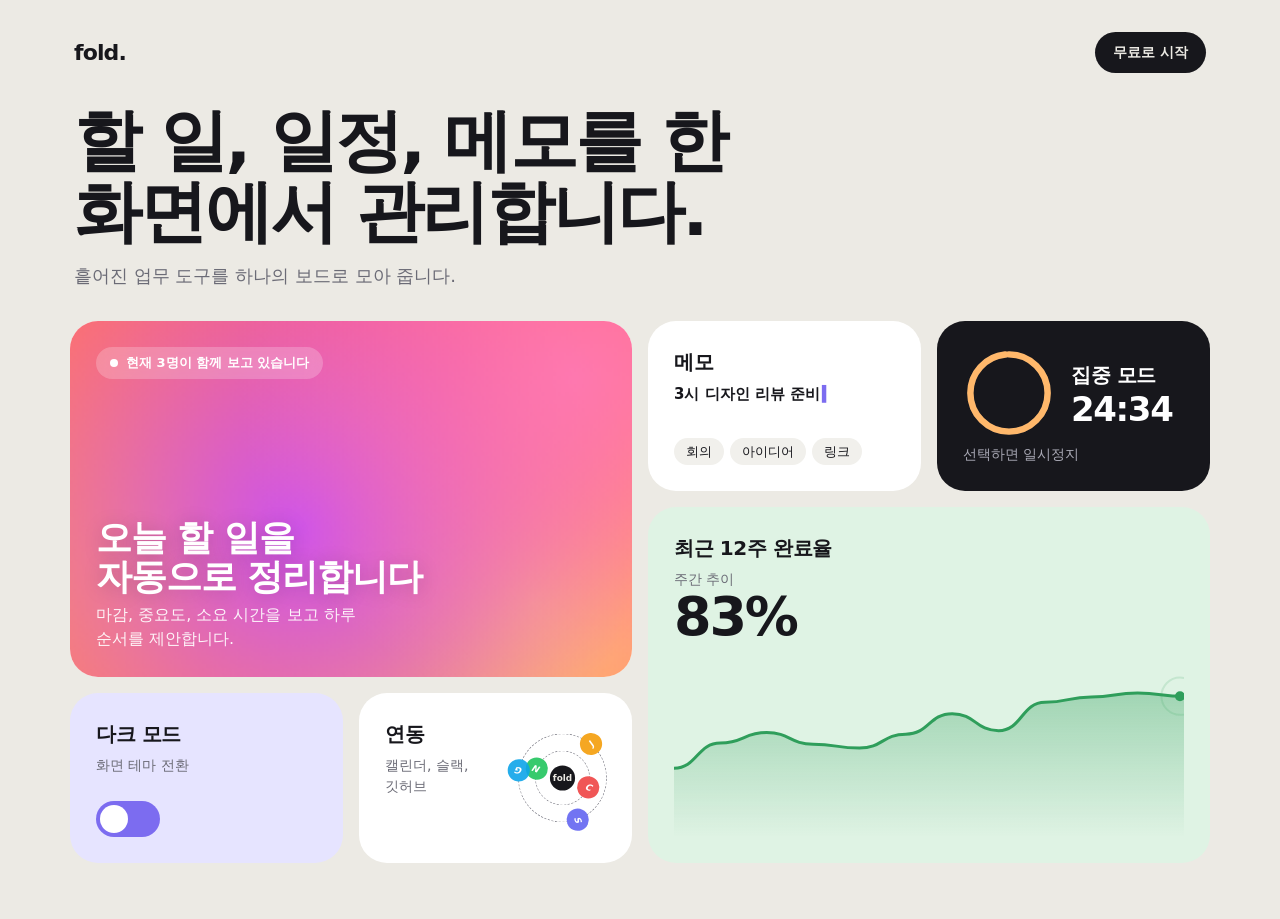
==== commit ae18bdc3: "미리보기가 정지되면 타이머도 함께 끈다 카운트다운, 시계, 날씨 자동 전환, 글자 튀기, 타자기가 정지 후에도 계속 돌던 문제를 고쳤다. 정지하면 clearInterval/clea" ====
--- a/demos/bento/index.html
+++ b/demos/bento/index.html
@@ -111,7 +111,9 @@
 const reduce = matchMedia('(prefers-reduced-motion: reduce)').matches;
 const Q = new URLSearchParams(location.search).get('thumb'), THUMB = Q !== null, STILL = Q === 'still';
 const dpr = THUMB ? 1 : Math.min(devicePixelRatio || 1, 2);
-let paused = false, held = false; const kicks = [];
+let paused = false, held = false; const kicks = [], timers = [], onResume = [];
+// setInterval 대신 every 를 쓰면 정지할 때 타이머가 실제로 꺼지고, 재생하면 다시 켜진다
+const every = (fn, ms) => { let id = null; const start = () => { if (id === null) id = setInterval(fn, ms); }; const stop = () => { clearInterval(id); id = null; }; timers.push({ start, stop }); if (!paused) start(); };
 const loop = fn => {
   if (reduce) { fn(0); return; }
   let last = 0, on = false;
@@ -119,7 +121,11 @@
   const kick = () => { if (!on) { on = true; requestAnimationFrame(tick); } };
   kicks.push(kick); kick();
 };
-function setPaused(p) { paused = p; document.documentElement.classList.toggle('paused', p); if (!p) kicks.forEach(k => k()); }
+function setPaused(p) {
+  paused = p; document.documentElement.classList.toggle('paused', p);
+  timers.forEach(t => p ? t.stop() : t.start());
+  if (!p) { kicks.forEach(k => k()); onResume.forEach(f => f()); }   // 재생하면 멈춰 있던 값(시계 등)을 즉시 맞춘다
+}
 // 부모 페이지(가이드)가 보내는 재생/정지 신호
 addEventListener('message', e => { const d = e.data && e.data.demo; if (d === 'play') { held = true; setPaused(false); } else if (d === 'pause') { held = false; setPaused(true); } });
 // 등장 애니메이션이 끝난 뒤 첫 장면에서 멈춘다
@@ -160,14 +166,15 @@
 
 // B: 타자 치는 메모
 const lines = ['3시 디자인 리뷰 준비', '벤토 레이아웃 시안 공유', '금요일까지 견적서 보내기', '새 랜딩 문구 A/B 테스트'];
-let li = 0, ci = 0, del = false;
+let li = 0, ci = 0, del = false, typeT = null;
 (function type() {
-  if (paused) return setTimeout(type, 300);
   const s = lines[li]; $('typing').textContent = reduce ? s : s.slice(0, ci);
   if (reduce) return;
-  if (!del && ci === s.length) { del = true; return setTimeout(type, 1400); }
+  if (!del && ci === s.length) { del = true; typeT = setTimeout(type, 1400); return; }
   if (del && ci === 0) { del = false; li = (li + 1) % lines.length; }
-  ci += del ? -1 : 1; setTimeout(type, del ? 28 : 70);
+  ci += del ? -1 : 1; typeT = setTimeout(type, del ? 28 : 70);
+  // 정지하면 다음 글자 예약을 취소하고, 재생하면 이어서 다시 시작한다
+  if (!timers.some(t => t.typing)) timers.push({ typing: true, stop: () => { clearTimeout(typeT); typeT = null; }, start: () => { if (typeT === null) type(); } });
 })();
 
 // C: 집중 타이머 (25분을 75초로 가속)
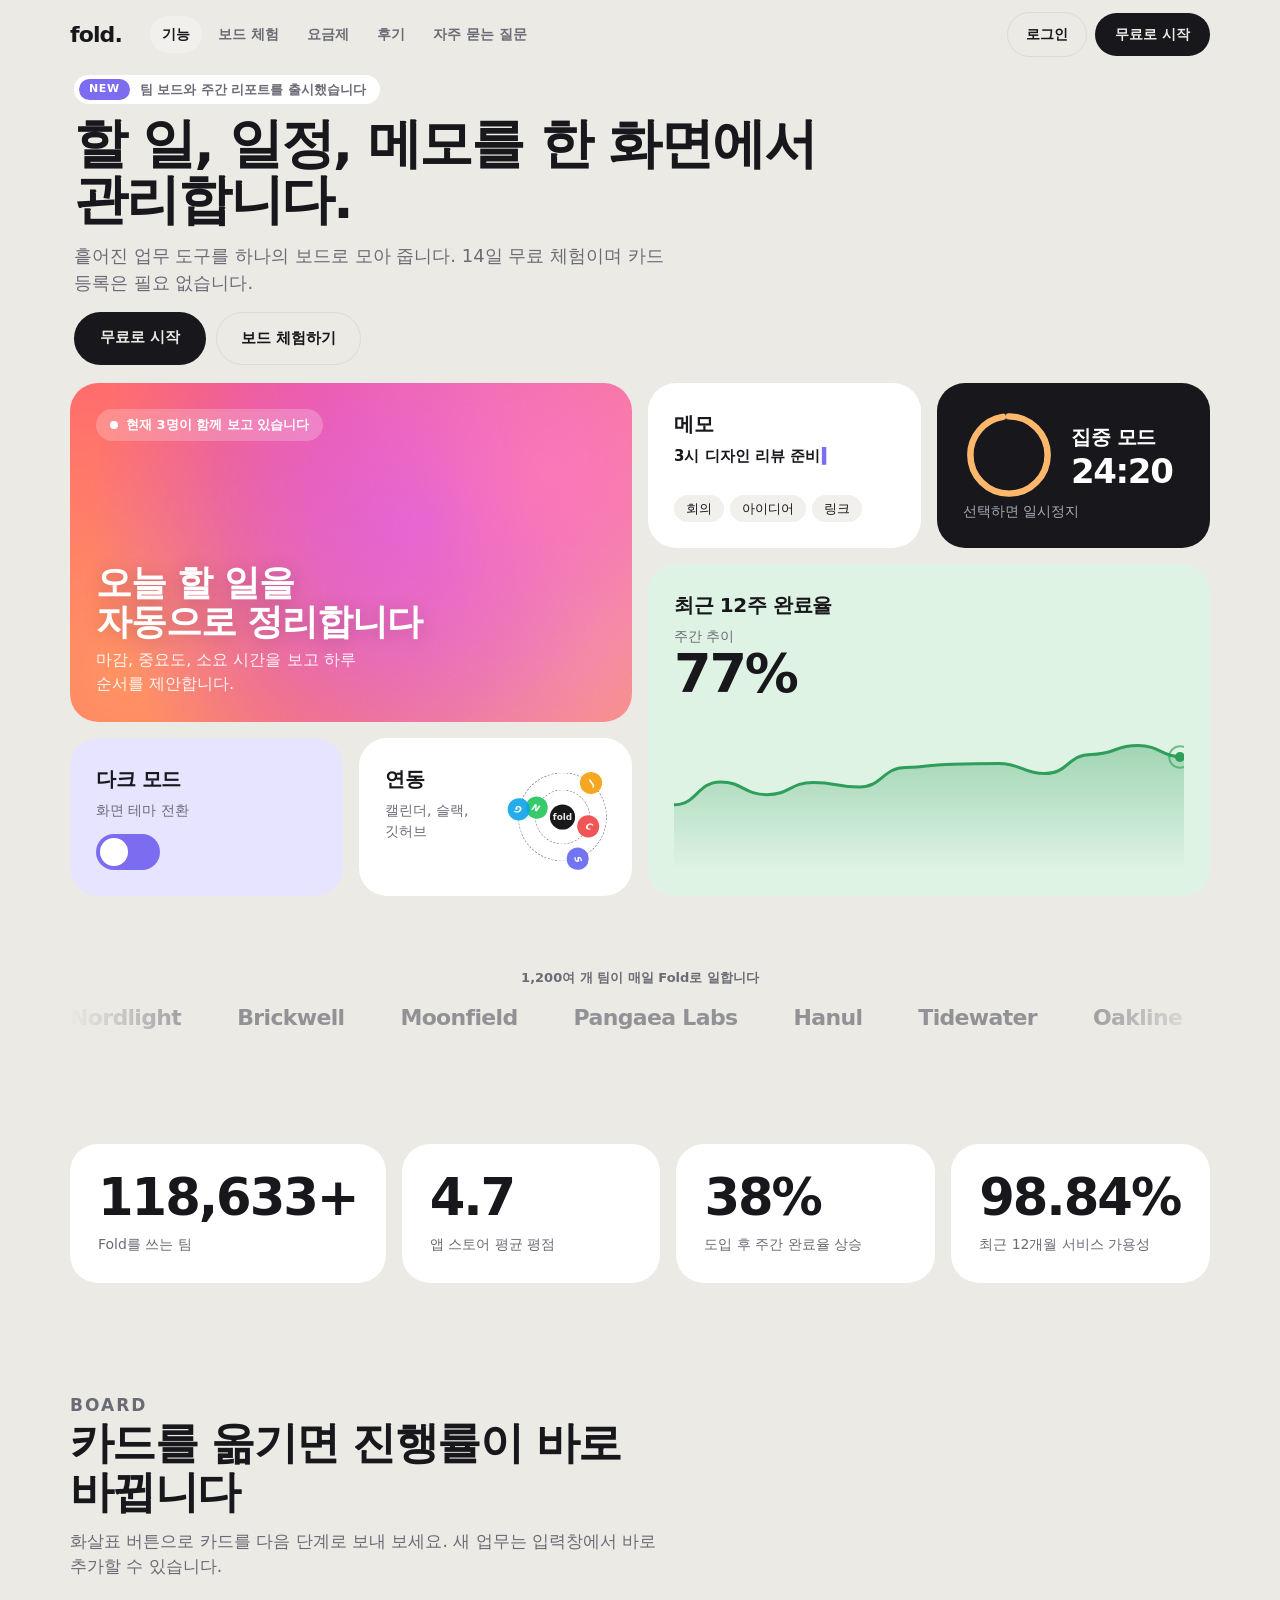
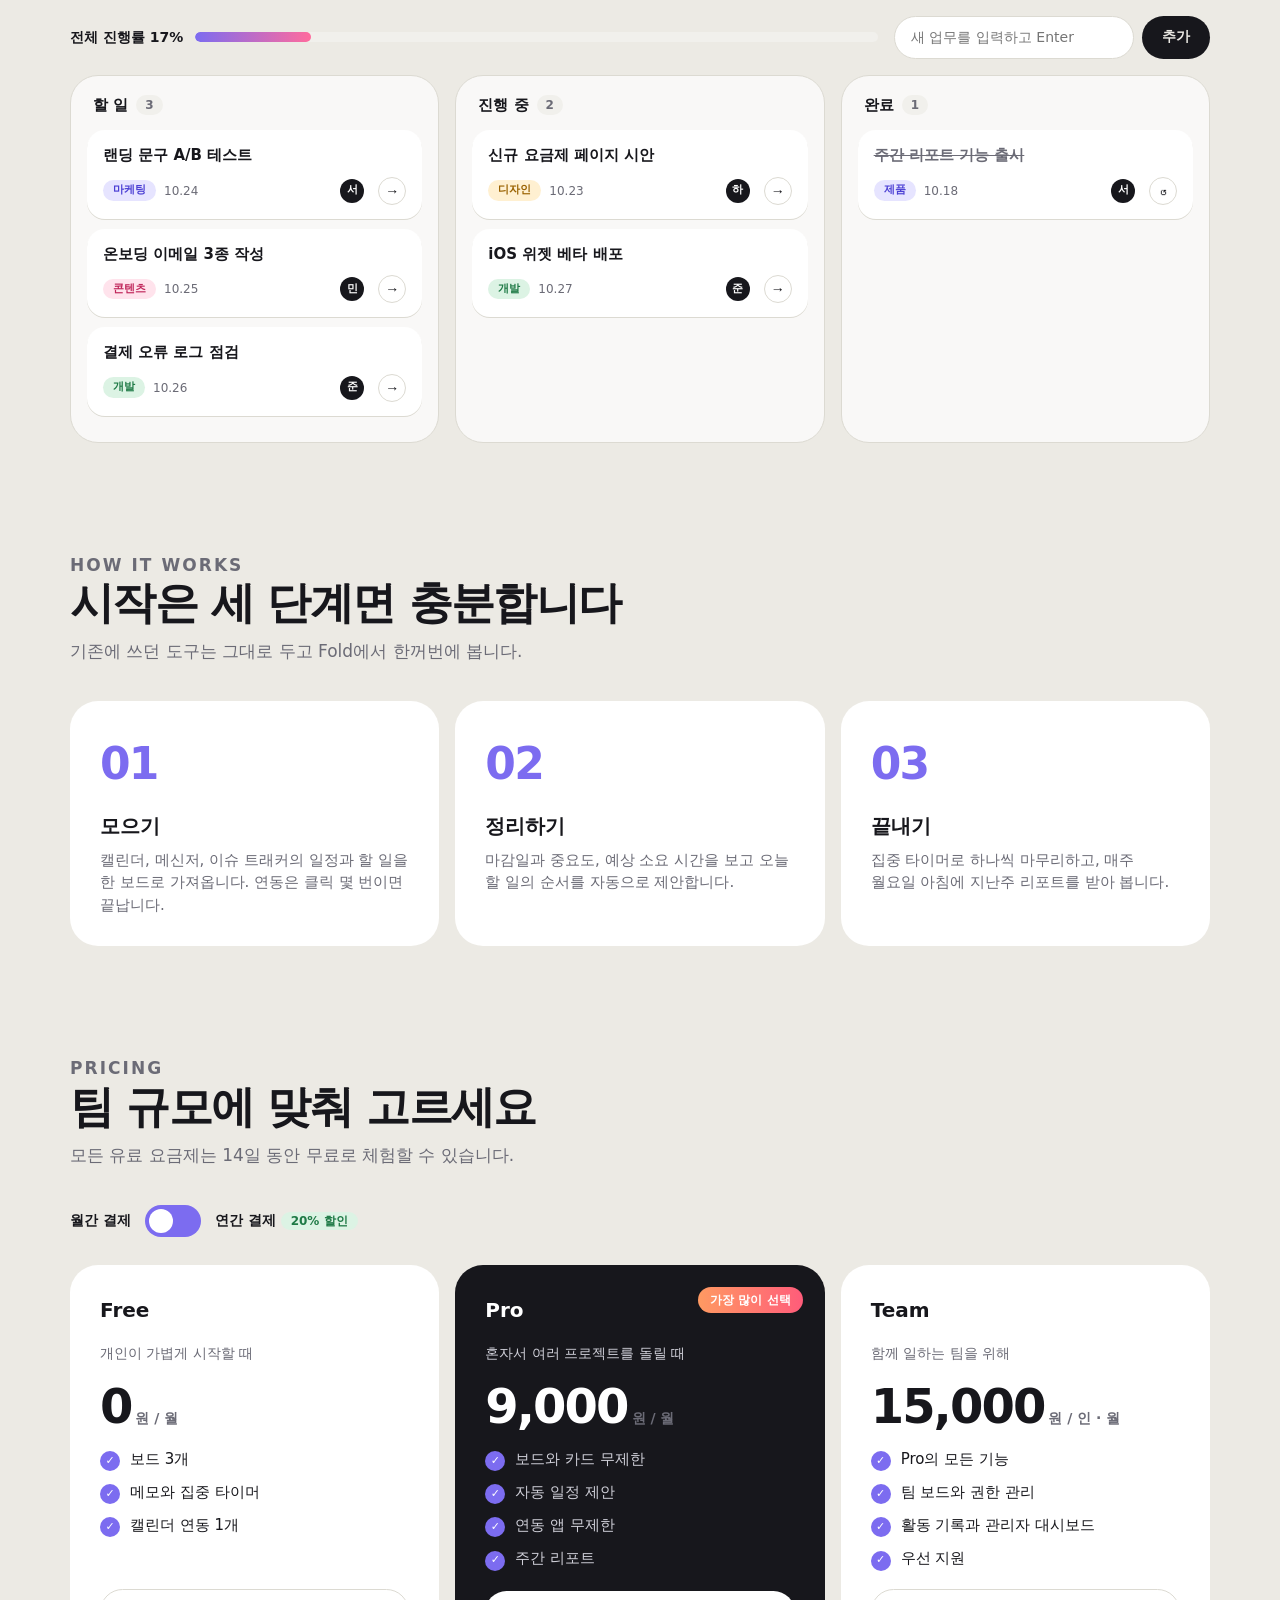
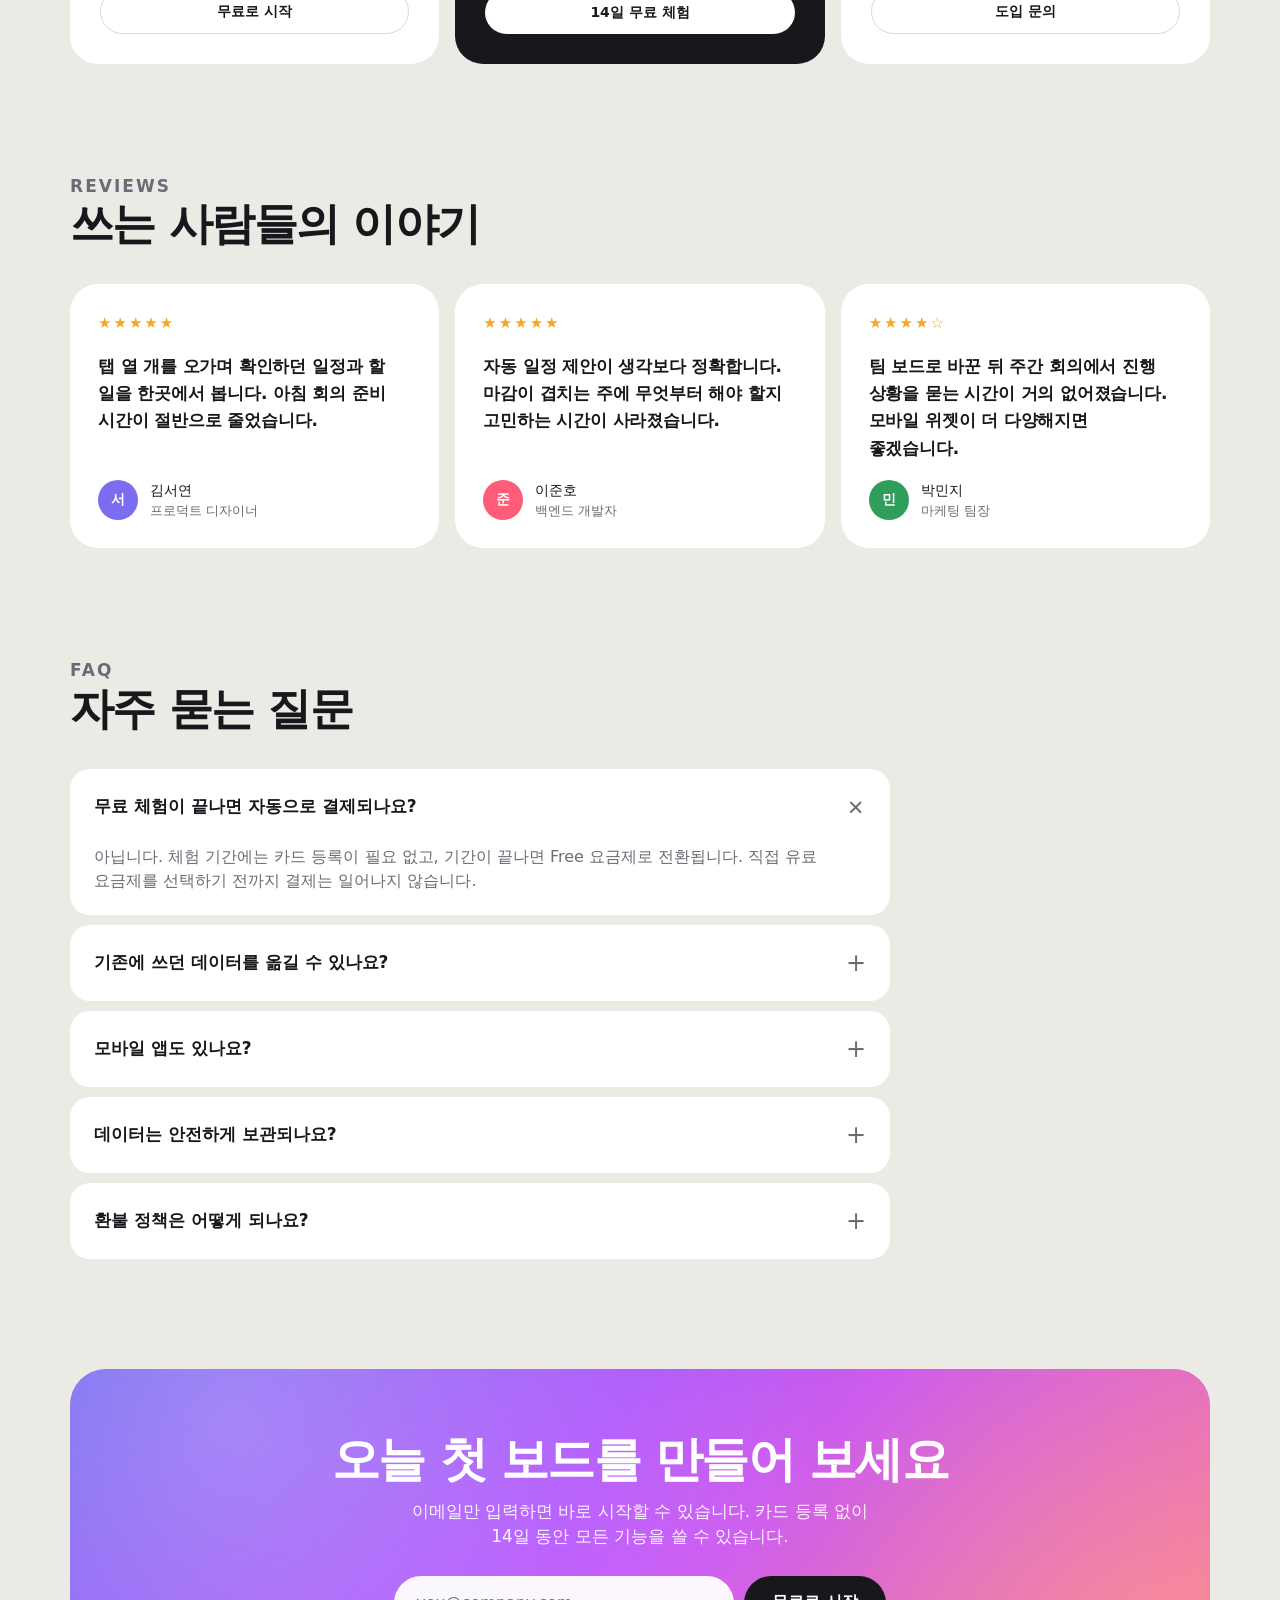
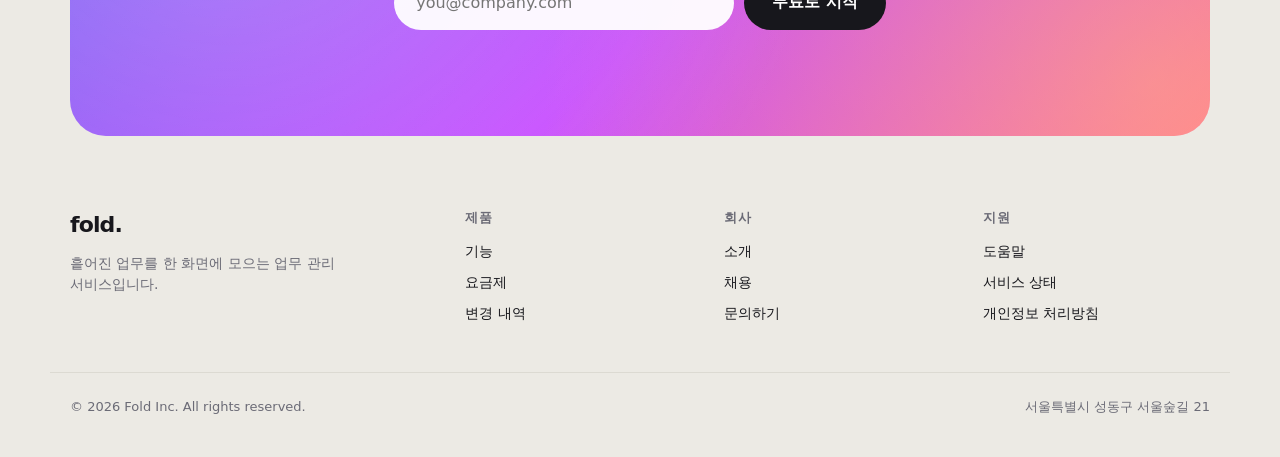
==== commit d23c22f7: "데모를 목적이 분명한 실제 사이트로 확장 - 벤토: Fold 서비스 소개 사이트. 칸반 체험, 요금제 전환, 후기, FAQ, 가입 폼을 추가했다. - 글래스: Aura 날씨·음악 " ====
--- a/demos/bento/index.html
+++ b/demos/bento/index.html
@@ -3,25 +3,40 @@
 <head>
 <meta charset="utf-8">
 <meta name="viewport" content="width=device-width, initial-scale=1">
-<title>Fold · 벤토 그리드 데모</title>
+<title>Fold · 흩어진 업무를 한 화면에</title>
 <style>
-  :root { --bg:#eceae4; --card:#fff; --fg:#17171c; --muted:#6b6b76; --chip:#f1f0ec; --tint-g:#dff3e4; --tint-v:#e6e4ff; --dark-tile:#17171c; --spot:rgba(255,255,255,.7); --r:28px; --gap:16px; }
-  body.dark { --bg:#0e0e12; --card:#1b1b22; --fg:#f4f3ee; --muted:#9a9aa6; --chip:#2a2a33; --tint-g:#14301f; --tint-v:#241f4a; --dark-tile:#000; --spot:rgba(255,255,255,.12); }
+  :root { --bg:#eceae4; --card:#fff; --fg:#17171c; --muted:#6b6b76; --chip:#f1f0ec; --tint-g:#dff3e4; --tint-v:#e6e4ff; --dark-tile:#17171c; --spot:rgba(255,255,255,.7); --line:#dcdad2; --r:28px; --gap:16px; }
+  body.dark { --bg:#0e0e12; --card:#1b1b22; --fg:#f4f3ee; --muted:#9a9aa6; --chip:#2a2a33; --tint-g:#14301f; --tint-v:#241f4a; --dark-tile:#000; --spot:rgba(255,255,255,.12); --line:#2c2c36; }
   * { box-sizing:border-box; }
   body { word-break: keep-all; overflow-wrap: break-word; }
   html.paused *, html.paused *::before, html.paused *::after { animation-play-state:paused !important; }
   body { margin:0; background:var(--bg); color:var(--fg); font:16px/1.5 system-ui,-apple-system,"Apple SD Gothic Neo","Noto Sans KR",sans-serif; transition:background .5s, color .5s; }
-  .page { max-width:1180px; margin:0 auto; padding:24px 20px 56px; }
-  nav { display:flex; align-items:center; justify-content:space-between; padding:8px 4px 32px; }
-  .logo { font-weight:800; font-size:22px; letter-spacing:-.04em; }
-  nav a.btn { background:var(--fg); color:var(--bg); text-decoration:none; padding:10px 18px; border-radius:99px; font-size:14px; font-weight:600; }
-  .hero { max-width:760px; padding:0 4px 32px; }
-  .hero h1 { margin:0 0 14px; font-size:clamp(36px,6vw,68px); line-height:1.05; letter-spacing:-.04em; }
+  html { scroll-padding-top:84px; }
+  a { color:inherit; }
+  .page { max-width:1180px; margin:0 auto; padding:0 20px; }
+  /* 상단 내비게이션: 스크롤하면 배경이 생긴다 */
+  .site-nav { position:sticky; top:0; z-index:30; transition:background .3s, box-shadow .3s; }
+  .site-nav.stuck { background:color-mix(in srgb, var(--bg) 82%, transparent); backdrop-filter:blur(14px); box-shadow:0 1px 0 var(--line); }
+  .nav-in { max-width:1180px; margin:0 auto; padding:12px 20px; display:flex; align-items:center; gap:28px; }
+  .logo { font-weight:800; font-size:22px; letter-spacing:-.04em; text-decoration:none; }
+  .links { display:flex; gap:4px; margin-right:auto; }
+  .links a { text-decoration:none; font-size:14px; font-weight:600; color:var(--muted); padding:8px 12px; border-radius:99px; transition:color .2s, background .2s; }
+  .links a:hover, .links a.on { color:var(--fg); background:var(--chip); }
+  .nav-cta { display:flex; align-items:center; gap:8px; }
+  .btn { display:inline-block; background:var(--fg); color:var(--bg); text-decoration:none; padding:11px 20px; border-radius:99px; font-size:14px; font-weight:700; border:0; cursor:pointer; font-family:inherit; transition:transform .15s, opacity .2s; }
+  .btn:hover { transform:translateY(-2px); } .btn.lg { padding:14px 26px; font-size:15px; }
+  .ghost { display:inline-block; text-decoration:none; padding:11px 18px; border-radius:99px; font-size:14px; font-weight:700; border:1px solid var(--line); background:transparent; color:var(--fg); cursor:pointer; font-family:inherit; transition:background .2s; }
+  .ghost:hover { background:var(--chip); } .ghost.lg { padding:14px 24px; font-size:15px; }
+  .hero { max-width:900px; padding:6px 4px 18px; }
+  .badge { display:inline-flex; align-items:center; gap:10px; margin:0 0 12px; padding:4px 14px 4px 5px; border-radius:99px; background:var(--card); font-size:13px; font-weight:600; color:var(--muted); }
+  .badge b { background:#7c6cf0; color:#fff; border-radius:99px; padding:2px 10px; font-size:11px; letter-spacing:.06em; }
+  .hero .cta { display:flex; gap:10px; margin-top:16px; flex-wrap:wrap; }
+  .hero h1 { margin:0 0 14px; font-size:clamp(34px,4.2vw,54px); line-height:1.05; letter-spacing:-.04em; }
   .hero h1 .w { display:inline-block; animation:wordIn .8s cubic-bezier(.2,.9,.2,1) backwards; animation-delay:calc(var(--i)*70ms); }
   @keyframes wordIn { from { opacity:0; transform:translateY(.6em) rotate(3deg); filter:blur(8px); } }
-  .hero p { margin:0; color:var(--muted); font-size:18px; animation:wordIn .9s .6s backwards; }
-
-  .bento { display:grid; gap:var(--gap); grid-template-columns:repeat(4,1fr); grid-auto-rows:minmax(170px,auto);
+  .hero .sub { margin:0; color:var(--muted); font-size:18px; max-width:56ch; animation:wordIn .9s .6s backwards; }
+
+  .bento { display:grid; gap:var(--gap); grid-template-columns:repeat(4,1fr); grid-auto-rows:minmax(158px,auto);
     grid-template-areas:"a a b c" "a a d d" "e f d d"; }
   .tile { background:var(--card); border-radius:var(--r); padding:26px; position:relative; overflow:hidden; isolation:isolate; display:flex; flex-direction:column; justify-content:space-between;
     transition:transform .25s ease, background .5s; will-change:transform; animation:rise .8s cubic-bezier(.2,.9,.2,1) backwards; animation-delay:calc(.3s + var(--i)*90ms); }
@@ -72,20 +87,128 @@
   @keyframes spin { to { transform:rotate(360deg); } }
   @keyframes unspin { from { transform:rotate(calc(var(--a)*-1)); } to { transform:rotate(calc(var(--a)*-1 - 360deg)); } }
 
+
+  /* ---------- 아래 섹션들 ---------- */
+  .rv { opacity:0; transform:translateY(28px); transition:opacity .7s ease, transform .7s cubic-bezier(.2,.9,.2,1); }
+  .rv.in { opacity:1; transform:none; }
+  .sec { max-width:1180px; margin:0 auto; padding:110px 20px 0; }
+  .sec-head { max-width:640px; margin-bottom:36px; }
+  .eyebrow { margin:0 0 10px; font-size:13px; font-weight:800; letter-spacing:.12em; text-transform:uppercase; color:#7c6cf0; }
+  .sec h2 { margin:0 0 12px; font-size:clamp(28px,3.6vw,44px); line-height:1.12; letter-spacing:-.035em; }
+  .sec-head p { margin:0; color:var(--muted); font-size:17px; }
+  .logos { max-width:1180px; margin:72px auto 0; padding:0 20px; }
+  .logos p { margin:0 0 14px; text-align:center; font-size:13px; color:var(--muted); font-weight:600; }
+  .logo-track { overflow:hidden; mask-image:linear-gradient(90deg, transparent, #000 12%, #000 88%, transparent); }
+  .logo-row { display:flex; gap:56px; width:max-content; animation:logos 32s linear infinite; }
+  .logo-row span { font-size:22px; font-weight:800; letter-spacing:-.03em; color:var(--muted); opacity:.7; white-space:nowrap; }
+  @keyframes logos { to { transform:translateX(-50%); } }
+  .stats { display:grid; grid-template-columns:repeat(4,1fr); gap:var(--gap); }
+  .stat { background:var(--card); border-radius:var(--r); padding:28px; }
+  .stat b { display:block; font-size:clamp(34px,4vw,52px); font-weight:800; letter-spacing:-.04em; line-height:1; font-variant-numeric:tabular-nums; }
+  .stat span { display:block; margin-top:10px; color:var(--muted); font-size:14px; }
+
+  /* 칸반 */
+  .board-top { display:flex; align-items:center; gap:16px; flex-wrap:wrap; margin-bottom:16px; }
+  .progress { flex:1; min-width:200px; display:flex; align-items:center; gap:12px; font-size:14px; font-weight:700; }
+  .progress i { flex:1; height:10px; border-radius:99px; background:var(--chip); overflow:hidden; display:block; }
+  .progress i b { display:block; height:100%; width:0; background:linear-gradient(90deg,#7c6cf0,#ff6b9d); border-radius:99px; transition:width .6s cubic-bezier(.2,.9,.2,1); }
+  .add { display:flex; gap:8px; } .add input { font:inherit; font-size:14px; padding:10px 16px; border-radius:99px; border:1px solid var(--line); background:var(--card); color:var(--fg); min-width:240px; }
+  .add input:focus { outline:2px solid #7c6cf0; outline-offset:1px; }
+  .cols { display:grid; grid-template-columns:repeat(3,1fr); gap:var(--gap); }
+  .col { background:color-mix(in srgb, var(--card) 70%, transparent); border:1px solid var(--line); border-radius:var(--r); padding:16px; min-height:320px; }
+  .col h3 { margin:2px 6px 14px; font-size:15px; display:flex; align-items:center; gap:8px; } .col h3 em { font-style:normal; background:var(--chip); border-radius:99px; padding:1px 9px; font-size:12px; color:var(--muted); }
+  .kc { background:var(--card); border-radius:18px; padding:14px 16px; margin-bottom:10px; box-shadow:0 1px 0 var(--line); animation:cardIn .5s cubic-bezier(.2,1.2,.4,1); }
+  @keyframes cardIn { from { opacity:0; transform:translateY(-14px) scale(.96); } }
+  .kc p { margin:0 0 10px; font-weight:700; font-size:15px; }
+  .kc .meta { display:flex; align-items:center; gap:8px; font-size:12px; color:var(--muted); }
+  .tag { padding:2px 10px; border-radius:99px; font-weight:700; font-size:11px; background:var(--chip); color:var(--fg); }
+  .tag.t0 { background:#e6e4ff; color:#4b3fd4; } .tag.t1 { background:#ffe3ec; color:#c0265a; } .tag.t2 { background:#dcf3e4; color:#1f7a46; } .tag.t3 { background:#fff0d1; color:#9a6200; }
+  .av { width:24px; height:24px; border-radius:50%; background:#17171c; color:#fff; display:grid; place-items:center; font-size:11px; font-weight:800; margin-left:auto; }
+  .mv { margin-left:6px; width:28px; height:28px; border-radius:50%; border:1px solid var(--line); background:transparent; color:var(--fg); cursor:pointer; font-size:14px; transition:background .2s, transform .2s; }
+  .mv:hover { background:var(--fg); color:var(--bg); transform:scale(1.1); }
+  .col.done .kc p { text-decoration:line-through; text-decoration-color:var(--muted); color:var(--muted); }
+  .steps { display:grid; grid-template-columns:repeat(3,1fr); gap:var(--gap); counter-reset:s; }
+  .step { background:var(--card); border-radius:var(--r); padding:30px; position:relative; }
+  .step::before { counter-increment:s; content:"0" counter(s); display:block; font-size:44px; font-weight:800; letter-spacing:-.04em; color:#7c6cf0; margin-bottom:14px; }
+  .step h3 { margin:0 0 8px; font-size:20px; } .step p { margin:0; color:var(--muted); font-size:15px; }
+
+  /* 요금제 */
+  .bill { display:inline-flex; align-items:center; gap:14px; margin-bottom:28px; font-weight:700; font-size:14px; }
+  .bill .sw { width:56px; height:32px; } .bill .sw::after { width:24px; height:24px; }
+  .bill.yearly .sw::after { transform:translateX(24px); }
+  .bill small { background:#dcf3e4; color:#1f7a46; border-radius:99px; padding:2px 10px; font-size:12px; }
+  .plans { display:grid; grid-template-columns:repeat(3,1fr); gap:var(--gap); align-items:stretch; }
+  .plan { background:var(--card); border-radius:var(--r); padding:30px; display:flex; flex-direction:column; gap:18px; position:relative; transition:transform .25s; }
+  .plan:hover { transform:translateY(-4px); }
+  .plan.pro { background:var(--dark-tile); color:#fff; } .plan.pro .muted, .plan.pro li { color:#cfcfd8; }
+  .plan .pop { position:absolute; top:22px; right:22px; background:linear-gradient(90deg,#ff9a62,#ff5c7a); color:#fff; border-radius:99px; padding:4px 12px; font-size:12px; font-weight:800; }
+  .plan h3 { margin:0; font-size:20px; } .muted { margin:0; color:var(--muted); font-size:14px; }
+  .price { font-size:48px; font-weight:800; letter-spacing:-.04em; line-height:1; font-variant-numeric:tabular-nums; } .price small { font-size:14px; font-weight:600; color:var(--muted); letter-spacing:0; margin-left:4px; }
+  .plan ul { margin:0; padding:0; list-style:none; display:grid; gap:10px; font-size:15px; }
+  .plan li::before { content:"✓"; display:inline-grid; place-items:center; width:20px; height:20px; border-radius:50%; background:#7c6cf0; color:#fff; font-size:11px; margin-right:10px; }
+  .plan .btn, .plan .ghost { margin-top:auto; text-align:center; } .plan.pro .btn { background:#fff; color:#17171c; }
+
+  /* 후기 */
+  .quotes { display:grid; grid-template-columns:repeat(3,1fr); gap:var(--gap); }
+  .quote { background:var(--card); border-radius:var(--r); padding:28px; display:flex; flex-direction:column; gap:18px; margin:0; }
+  .stars { color:#f5a623; letter-spacing:2px; font-size:15px; }
+  .quote p { margin:0; font-size:17px; line-height:1.6; font-weight:600; letter-spacing:-.01em; }
+  .quote footer { display:flex; align-items:center; gap:12px; margin-top:auto; font-size:14px; }
+  .quote footer i { width:40px; height:40px; border-radius:50%; display:grid; place-items:center; color:#fff; font-style:normal; font-weight:800; background:var(--c); }
+  .quote footer span { color:var(--muted); display:block; font-size:13px; }
+
+  /* FAQ */
+  .faq { max-width:820px; display:grid; gap:10px; }
+  .faq details { background:var(--card); border-radius:20px; padding:0 24px; }
+  .faq summary { cursor:pointer; list-style:none; padding:20px 0; font-weight:700; font-size:17px; display:flex; justify-content:space-between; align-items:center; gap:16px; }
+  .faq summary::-webkit-details-marker { display:none; }
+  .faq summary::after { content:"+"; font-size:24px; font-weight:400; color:var(--muted); transition:transform .3s; flex:none; }
+  .faq details[open] summary::after { transform:rotate(45deg); }
+  .faq details p { margin:0; padding:0 0 22px; color:var(--muted); font-size:16px; animation:fadeDown .35s ease; }
+  @keyframes fadeDown { from { opacity:0; transform:translateY(-6px); } }
+
+  /* 마지막 CTA, 푸터 */
+  .final { position:relative; overflow:hidden; border-radius:36px; padding:64px 32px; text-align:center; color:#fff; background:linear-gradient(135deg,#6a5cf0,#c64bff 55%,#ff6b9d); isolation:isolate; }
+  .final::before { content:""; position:absolute; inset:-40%; z-index:-1; background:radial-gradient(circle at 30% 30%, rgba(255,255,255,.28), transparent 40%), radial-gradient(circle at 75% 70%, rgba(255,206,110,.4), transparent 38%); animation:drift 14s ease-in-out infinite alternate; }
+  @keyframes drift { to { transform:translate(8%, 6%) scale(1.08); } }
+  .final h2 { margin:0 0 12px; font-size:clamp(28px,4vw,48px); letter-spacing:-.035em; } .final p { margin:0 auto 26px; max-width:46ch; opacity:.92; font-size:17px; }
+  .signup { display:flex; gap:10px; justify-content:center; flex-wrap:wrap; }
+  .signup input { font:inherit; font-size:16px; padding:15px 22px; border-radius:99px; border:0; min-width:min(340px,100%); background:rgba(255,255,255,.95); color:#17171c; }
+  .signup input:focus { outline:3px solid rgba(255,255,255,.55); outline-offset:2px; }
+  .signup .btn { background:#17171c; color:#fff; padding:15px 28px; font-size:16px; }
+  .signup-msg { min-height:26px; margin-top:16px; font-weight:700; }
+  .foot { max-width:1180px; margin:0 auto; padding:72px 20px 48px; display:grid; grid-template-columns:1.6fr repeat(3,1fr); gap:32px; }
+  .foot h4 { margin:0 0 14px; font-size:13px; color:var(--muted); letter-spacing:.06em; }
+  .foot ul { list-style:none; margin:0; padding:0; display:grid; gap:10px; font-size:14px; } .foot a { text-decoration:none; color:var(--fg); } .foot a:hover { text-decoration:underline; }
+  .foot .about p { color:var(--muted); font-size:14px; margin:12px 0 0; max-width:30ch; }
+  .copy { max-width:1180px; margin:0 auto; padding:0 20px 40px; color:var(--muted); font-size:13px; display:flex; justify-content:space-between; gap:12px; flex-wrap:wrap; border-top:1px solid var(--line); padding-top:24px; }
+
+  @media (max-width:980px) { .links { display:none; } .stats { grid-template-columns:repeat(2,1fr); } .plans, .quotes, .steps, .cols { grid-template-columns:1fr; } .foot { grid-template-columns:1fr 1fr; } }
+  @media (max-width:560px) { .nav-cta .ghost { display:none; } .add input { min-width:0; width:100%; } .add { width:100%; } .foot { grid-template-columns:1fr; } }
+
   @media (max-width:860px) { .bento { grid-template-columns:repeat(2,1fr); grid-template-areas:"a a" "b c" "d d" "e f"; } }
   @media (max-width:480px) { .bento { grid-template-columns:1fr; grid-template-areas:"a" "b" "c" "d" "e" "f"; } }
   @media (prefers-reduced-motion:reduce) { *, *::before { animation:none !important; transition:none !important; } }
 </style>
 </head>
 <body>
+<header class="site-nav" id="top">
+  <div class="nav-in">
+    <a class="logo" href="#top">fold.</a>
+    <nav class="links" aria-label="주요 메뉴"><a href="#features">기능</a><a href="#board">보드 체험</a><a href="#pricing">요금제</a><a href="#reviews">후기</a><a href="#faq">자주 묻는 질문</a></nav>
+    <div class="nav-cta"><a class="ghost" href="#start">로그인</a><a class="btn" href="#start">무료로 시작</a></div>
+  </div>
+</header>
+
 <div class="page">
-  <nav><span class="logo">fold.</span><a class="btn" href="#">무료로 시작</a></nav>
-  <header class="hero">
+  <section class="hero">
+    <p class="badge"><b>NEW</b>팀 보드와 주간 리포트를 출시했습니다</p>
     <h1 id="h1">할 일, 일정, 메모를 한 화면에서 관리합니다.</h1>
-    <p>흩어진 업무 도구를 하나의 보드로 모아 줍니다.</p>
-  </header>
-
-  <section class="bento" aria-label="주요 기능">
+    <p class="sub">흩어진 업무 도구를 하나의 보드로 모아 줍니다. 14일 무료 체험이며 카드 등록은 필요 없습니다.</p>
+    <div class="cta"><a class="btn lg" href="#start">무료로 시작</a><a class="ghost lg" href="#board">보드 체험하기</a></div>
+  </section>
+
+  <section class="bento" id="features" aria-label="주요 기능">
     <article class="tile a" style="--i:0"><canvas class="bg" id="mesh"></canvas>
       <span class="live"><i></i>현재 3명이 함께 보고 있습니다</span>
       <div><h3>오늘 할 일을<br>자동으로 정리합니다</h3><p>마감, 중요도, 소요 시간을 보고 하루 순서를 제안합니다.</p></div></article>
@@ -104,7 +227,91 @@
         <div class="rg" style="--d:74px;--s:12s"><i style="--a:20deg"><b style="--c:#ef4444;--a:20deg">C</b></i><i style="--a:200deg"><b style="--c:#22c55e;--a:200deg">N</b></i></div>
         <div class="rg" style="--d:120px;--s:20s;animation-direction:reverse"><i style="--a:70deg"><b style="--c:#6366f1;--a:70deg">S</b></i><i style="--a:190deg"><b style="--c:#0ea5e9;--a:190deg">G</b></i><i style="--a:310deg"><b style="--c:#f59e0b;--a:310deg">J</b></i></div></div></article>
   </section>
+
 </div>
+
+<div class="logos rv"><p>1,200여 개 팀이 매일 Fold로 일합니다</p>
+  <div class="logo-track" aria-hidden="true"><div class="logo-row">
+    <span>Nordlight</span><span>Brickwell</span><span>Moonfield</span><span>Pangaea Labs</span><span>Hanul</span><span>Tidewater</span><span>Oakline</span><span>Studio Mere</span>
+    <span>Nordlight</span><span>Brickwell</span><span>Moonfield</span><span>Pangaea Labs</span><span>Hanul</span><span>Tidewater</span><span>Oakline</span><span>Studio Mere</span>
+  </div></div></div>
+
+<section class="sec rv" aria-label="서비스 지표"><div class="stats">
+  <div class="stat"><b data-n="120000" data-suffix="+">0</b><span>Fold를 쓰는 팀</span></div>
+  <div class="stat"><b data-n="4.8" data-dec="1">0</b><span>앱 스토어 평균 평점</span></div>
+  <div class="stat"><b data-n="38" data-suffix="%">0</b><span>도입 후 주간 완료율 상승</span></div>
+  <div class="stat"><b data-n="99.98" data-dec="2" data-suffix="%">0</b><span>최근 12개월 서비스 가용성</span></div>
+</div></section>
+
+<section class="sec rv" id="board">
+  <div class="sec-head"><p class="eyebrow">Board</p><h2>카드를 옮기면 진행률이 바로 바뀝니다</h2><p>화살표 버튼으로 카드를 다음 단계로 보내 보세요. 새 업무는 입력창에서 바로 추가할 수 있습니다.</p></div>
+  <div class="board-top">
+    <div class="progress"><span>전체 진행률 <span id="pg">0%</span></span><i><b id="pgbar"></b></i></div>
+    <form class="add" id="addForm"><input id="addInput" placeholder="새 업무를 입력하고 Enter" aria-label="새 업무" maxlength="40"><button class="btn" type="submit">추가</button></form>
+  </div>
+  <div class="cols" id="cols"></div>
+</section>
+
+<section class="sec rv" id="how">
+  <div class="sec-head"><p class="eyebrow">How it works</p><h2>시작은 세 단계면 충분합니다</h2><p>기존에 쓰던 도구는 그대로 두고 Fold에서 한꺼번에 봅니다.</p></div>
+  <div class="steps">
+    <div class="step"><h3>모으기</h3><p>캘린더, 메신저, 이슈 트래커의 일정과 할 일을 한 보드로 가져옵니다. 연동은 클릭 몇 번이면 끝납니다.</p></div>
+    <div class="step"><h3>정리하기</h3><p>마감일과 중요도, 예상 소요 시간을 보고 오늘 할 일의 순서를 자동으로 제안합니다.</p></div>
+    <div class="step"><h3>끝내기</h3><p>집중 타이머로 하나씩 마무리하고, 매주 월요일 아침에 지난주 리포트를 받아 봅니다.</p></div>
+  </div>
+</section>
+
+<section class="sec rv" id="pricing">
+  <div class="sec-head"><p class="eyebrow">Pricing</p><h2>팀 규모에 맞춰 고르세요</h2><p>모든 유료 요금제는 14일 동안 무료로 체험할 수 있습니다.</p></div>
+  <div class="bill" id="bill"><span>월간 결제</span><button class="sw" id="billSw" role="switch" aria-checked="false" aria-label="연간 결제로 전환"></button><span>연간 결제 <small>20% 할인</small></span></div>
+  <div class="plans">
+    <article class="plan"><h3>Free</h3><p class="muted">개인이 가볍게 시작할 때</p><div class="price"><span data-m="0" data-y="0">0</span><small>원 / 월</small></div>
+      <ul><li>보드 3개</li><li>메모와 집중 타이머</li><li>캘린더 연동 1개</li></ul><a class="ghost" href="#start">무료로 시작</a></article>
+    <article class="plan pro"><span class="pop">가장 많이 선택</span><h3>Pro</h3><p class="muted">혼자서 여러 프로젝트를 돌릴 때</p><div class="price"><span data-m="9000" data-y="7200">9,000</span><small>원 / 월</small></div>
+      <ul><li>보드와 카드 무제한</li><li>자동 일정 제안</li><li>연동 앱 무제한</li><li>주간 리포트</li></ul><a class="btn" href="#start">14일 무료 체험</a></article>
+    <article class="plan"><h3>Team</h3><p class="muted">함께 일하는 팀을 위해</p><div class="price"><span data-m="15000" data-y="12000">15,000</span><small>원 / 인 · 월</small></div>
+      <ul><li>Pro의 모든 기능</li><li>팀 보드와 권한 관리</li><li>활동 기록과 관리자 대시보드</li><li>우선 지원</li></ul><a class="ghost" href="#start">도입 문의</a></article>
+  </div>
+</section>
+
+<section class="sec rv" id="reviews">
+  <div class="sec-head"><p class="eyebrow">Reviews</p><h2>쓰는 사람들의 이야기</h2></div>
+  <div class="quotes">
+    <figure class="quote"><div class="stars" aria-label="별점 5점">★★★★★</div><p>탭 열 개를 오가며 확인하던 일정과 할 일을 한곳에서 봅니다. 아침 회의 준비 시간이 절반으로 줄었습니다.</p><footer><i style="--c:#7c6cf0">서</i><div>김서연<span>프로덕트 디자이너</span></div></footer></figure>
+    <figure class="quote"><div class="stars" aria-label="별점 5점">★★★★★</div><p>자동 일정 제안이 생각보다 정확합니다. 마감이 겹치는 주에 무엇부터 해야 할지 고민하는 시간이 사라졌습니다.</p><footer><i style="--c:#ff5c7a">준</i><div>이준호<span>백엔드 개발자</span></div></footer></figure>
+    <figure class="quote"><div class="stars" aria-label="별점 4점">★★★★☆</div><p>팀 보드로 바꾼 뒤 주간 회의에서 진행 상황을 묻는 시간이 거의 없어졌습니다. 모바일 위젯이 더 다양해지면 좋겠습니다.</p><footer><i style="--c:#2f9e5b">민</i><div>박민지<span>마케팅 팀장</span></div></footer></figure>
+  </div>
+</section>
+
+<section class="sec rv" id="faq">
+  <div class="sec-head"><p class="eyebrow">FAQ</p><h2>자주 묻는 질문</h2></div>
+  <div class="faq">
+    <details name="faq" open><summary>무료 체험이 끝나면 자동으로 결제되나요?</summary><p>아닙니다. 체험 기간에는 카드 등록이 필요 없고, 기간이 끝나면 Free 요금제로 전환됩니다. 직접 유료 요금제를 선택하기 전까지 결제는 일어나지 않습니다.</p></details>
+    <details name="faq"><summary>기존에 쓰던 데이터를 옮길 수 있나요?</summary><p>CSV 파일과 주요 할 일 앱의 내보내기 파일을 가져올 수 있습니다. 가져오기는 보드 설정에서 몇 분 안에 끝나며, 원본 데이터는 그대로 유지됩니다.</p></details>
+    <details name="faq"><summary>모바일 앱도 있나요?</summary><p>iOS와 Android 앱을 제공합니다. 위젯으로 오늘 할 일을 확인하고, 집중 타이머는 잠금 화면에서도 조작할 수 있습니다.</p></details>
+    <details name="faq"><summary>데이터는 안전하게 보관되나요?</summary><p>모든 데이터는 전송과 저장 단계에서 암호화됩니다. 팀 요금제에서는 접근 권한과 활동 기록을 관리자 화면에서 확인할 수 있습니다.</p></details>
+    <details name="faq"><summary>환불 정책은 어떻게 되나요?</summary><p>연간 결제는 결제일로부터 30일 이내에 요청하시면 전액 환불해 드립니다. 월간 결제는 다음 결제일부터 해지가 적용됩니다.</p></details>
+  </div>
+</section>
+
+<section class="sec rv" id="start">
+  <div class="final">
+    <h2>오늘 첫 보드를 만들어 보세요</h2>
+    <p>이메일만 입력하면 바로 시작할 수 있습니다. 카드 등록 없이 14일 동안 모든 기능을 쓸 수 있습니다.</p>
+    <form class="signup" id="signup" novalidate><input id="email" type="email" placeholder="you@company.com" aria-label="이메일 주소" required><button class="btn" type="submit">무료로 시작</button></form>
+    <div class="signup-msg" id="signupMsg" role="status" aria-live="polite"></div>
+  </div>
+</section>
+
+<footer>
+  <div class="foot">
+    <div class="about"><a class="logo" href="#top">fold.</a><p>흩어진 업무를 한 화면에 모으는 업무 관리 서비스입니다.</p></div>
+    <div><h4>제품</h4><ul><li><a href="#features">기능</a></li><li><a href="#pricing">요금제</a></li><li><a href="#">변경 내역</a></li></ul></div>
+    <div><h4>회사</h4><ul><li><a href="#">소개</a></li><li><a href="#">채용</a></li><li><a href="#">문의하기</a></li></ul></div>
+    <div><h4>지원</h4><ul><li><a href="#faq">도움말</a></li><li><a href="#">서비스 상태</a></li><li><a href="#">개인정보 처리방침</a></li></ul></div>
+  </div>
+  <div class="copy"><span>© 2026 Fold Inc. All rights reserved.</span><span>서울특별시 성동구 서울숲길 21</span></div>
+</footer>
 
 <script>
 const $ = id => document.getElementById(id);
@@ -218,6 +425,93 @@
 
 // E: 다크 모드 스위치
 $('sw').onclick = e => { const d = document.body.classList.toggle('dark'); e.currentTarget.setAttribute('aria-checked', d); };
+
+// ---------- 사이트 동작 ----------
+// 해시 링크는 스크롤만 한다. iframe 안에서 주소를 바꾸면 뒤로가기 기록이 쌓인다.
+document.addEventListener('click', e => {
+  const a = e.target.closest('a[href^="#"]'); if (!a) return;
+  e.preventDefault();
+  const id = a.getAttribute('href').slice(1), el = id && $(id);
+  if (el) el.scrollIntoView({ behavior: reduce ? 'auto' : 'smooth', block: 'start' }); else if (!id) window.scrollTo({ top: 0, behavior: reduce ? 'auto' : 'smooth' });
+});
+const nav = document.querySelector('.site-nav');
+addEventListener('scroll', () => nav.classList.toggle('stuck', scrollY > 8), { passive: true });
+
+// 스크롤하면 나타나는 섹션, 현재 위치 메뉴 표시
+const revealAll = () => document.querySelectorAll('.rv').forEach(el => el.classList.add('in'));
+if (reduce || !innerHeight || !('IntersectionObserver' in window)) revealAll();
+else {
+  const rio = new IntersectionObserver(es => es.forEach(e => { if (e.isIntersecting) { e.target.classList.add('in'); rio.unobserve(e.target); if (e.target.querySelector('[data-n]')) countUp(e.target); } }), { threshold: .12 });
+  document.querySelectorAll('.rv').forEach(el => rio.observe(el));
+}
+const links = [...document.querySelectorAll('.links a')];
+if ('IntersectionObserver' in window && innerHeight) {
+  const sio = new IntersectionObserver(es => es.forEach(e => { if (e.isIntersecting) links.forEach(a => a.classList.toggle('on', a.getAttribute('href') === '#' + e.target.id)); }), { rootMargin: '-45% 0px -50% 0px' });
+  ['features', 'board', 'pricing', 'reviews', 'faq'].forEach(id => sio.observe($(id)));
+}
+
+// 숫자 올라가기
+function countUp(root) {
+  root.querySelectorAll('[data-n]').forEach(el => {
+    const to = +el.dataset.n, dec = +(el.dataset.dec || 0), suf = el.dataset.suffix || '', t0 = performance.now(), dur = 1400;
+    const fmt = v => (dec ? v.toFixed(dec) : Math.round(v).toLocaleString('ko-KR')) + suf;
+    if (reduce) { el.textContent = fmt(to); return; }
+    const tick = now => { const k = Math.min(1, (now - t0) / dur), e = 1 - Math.pow(1 - k, 3); el.textContent = fmt(to * e); if (k < 1) requestAnimationFrame(tick); };
+    requestAnimationFrame(tick);
+  });
+}
+if (reduce || !innerHeight) document.querySelectorAll('.stat').forEach(s => countUp(s.parentElement));
+
+// 칸반 보드
+const COLS = [{ k: 'todo', n: '할 일' }, { k: 'doing', n: '진행 중' }, { k: 'done', n: '완료' }];
+const cards = [
+  { t: '랜딩 문구 A/B 테스트', tag: '마케팅', c: 0, who: '서', due: '10.24', s: 'todo' },
+  { t: '온보딩 이메일 3종 작성', tag: '콘텐츠', c: 1, who: '민', due: '10.25', s: 'todo' },
+  { t: '결제 오류 로그 점검', tag: '개발', c: 2, who: '준', due: '10.26', s: 'todo' },
+  { t: '신규 요금제 페이지 시안', tag: '디자인', c: 3, who: '하', due: '10.23', s: 'doing' },
+  { t: 'iOS 위젯 베타 배포', tag: '개발', c: 2, who: '준', due: '10.27', s: 'doing' },
+  { t: '주간 리포트 기능 출시', tag: '제품', c: 0, who: '서', due: '10.18', s: 'done' }
+];
+let moved = null;
+function renderBoard() {
+  $('cols').innerHTML = COLS.map(col => {
+    const list = cards.filter(c => c.s === col.k);
+    return `<div class="col ${col.k}"><h3>${col.n}<em>${list.length}</em></h3>${list.map(c => `
+      <div class="kc" ${moved === c ? '' : 'style="animation:none"'}><p>${c.t.replace(/</g, '&lt;')}</p>
+        <div class="meta"><span class="tag t${c.c}">${c.tag}</span><span>${c.due}</span><span class="av">${c.who}</span>
+          <button class="mv" data-i="${cards.indexOf(c)}" aria-label="${c.s === 'done' ? '할 일로 되돌리기' : '다음 단계로 이동'}">${c.s === 'done' ? '↺' : '→'}</button></div></div>`).join('')}</div>`;
+  }).join('');
+  const pct = Math.round(cards.filter(c => c.s === 'done').length / cards.length * 100);
+  $('pg').textContent = pct + '%'; $('pgbar').style.width = pct + '%';
+}
+$('cols').addEventListener('click', e => {
+  const b = e.target.closest('.mv'); if (!b) return;
+  const c = cards[+b.dataset.i]; c.s = c.s === 'todo' ? 'doing' : c.s === 'doing' ? 'done' : 'todo'; moved = c; renderBoard(); moved = null;
+});
+$('addForm').addEventListener('submit', e => {
+  e.preventDefault(); const v = $('addInput').value.trim(); if (!v) return;
+  const c = { t: v, tag: '새 업무', c: 3, who: '나', due: '오늘', s: 'todo' }; cards.push(c); moved = c; renderBoard(); moved = null; $('addInput').value = '';
+});
+renderBoard();
+
+// 요금제: 월간/연간 전환, 숫자가 부드럽게 바뀐다
+const bill = $('bill'), nums = [...document.querySelectorAll('.price [data-m]')];
+$('billSw').onclick = e => {
+  const yearly = bill.classList.toggle('yearly'); e.currentTarget.setAttribute('aria-checked', yearly);
+  nums.forEach(el => {
+    const from = +el.textContent.replace(/,/g, ''), to = +el.dataset[yearly ? 'y' : 'm'], t0 = performance.now();
+    if (reduce) { el.textContent = to.toLocaleString('ko-KR'); return; }
+    const tick = now => { const k = Math.min(1, (now - t0) / 500), v = from + (to - from) * (1 - Math.pow(1 - k, 3)); el.textContent = Math.round(v).toLocaleString('ko-KR'); if (k < 1) requestAnimationFrame(tick); };
+    requestAnimationFrame(tick);
+  });
+};
+
+// 가입 폼
+$('signup').addEventListener('submit', e => {
+  e.preventDefault(); const v = $('email').value.trim(), msg = $('signupMsg');
+  if (!/^[^\s@]+@[^\s@]+\.[^\s@]+$/.test(v)) { msg.textContent = '올바른 이메일 주소를 입력해 주세요.'; $('email').focus(); return; }
+  msg.textContent = `${v} 주소로 시작 안내를 보냈습니다. 받은편지함을 확인해 주세요.`; $('email').value = '';
+});
 </script>
 </body>
 </html>
